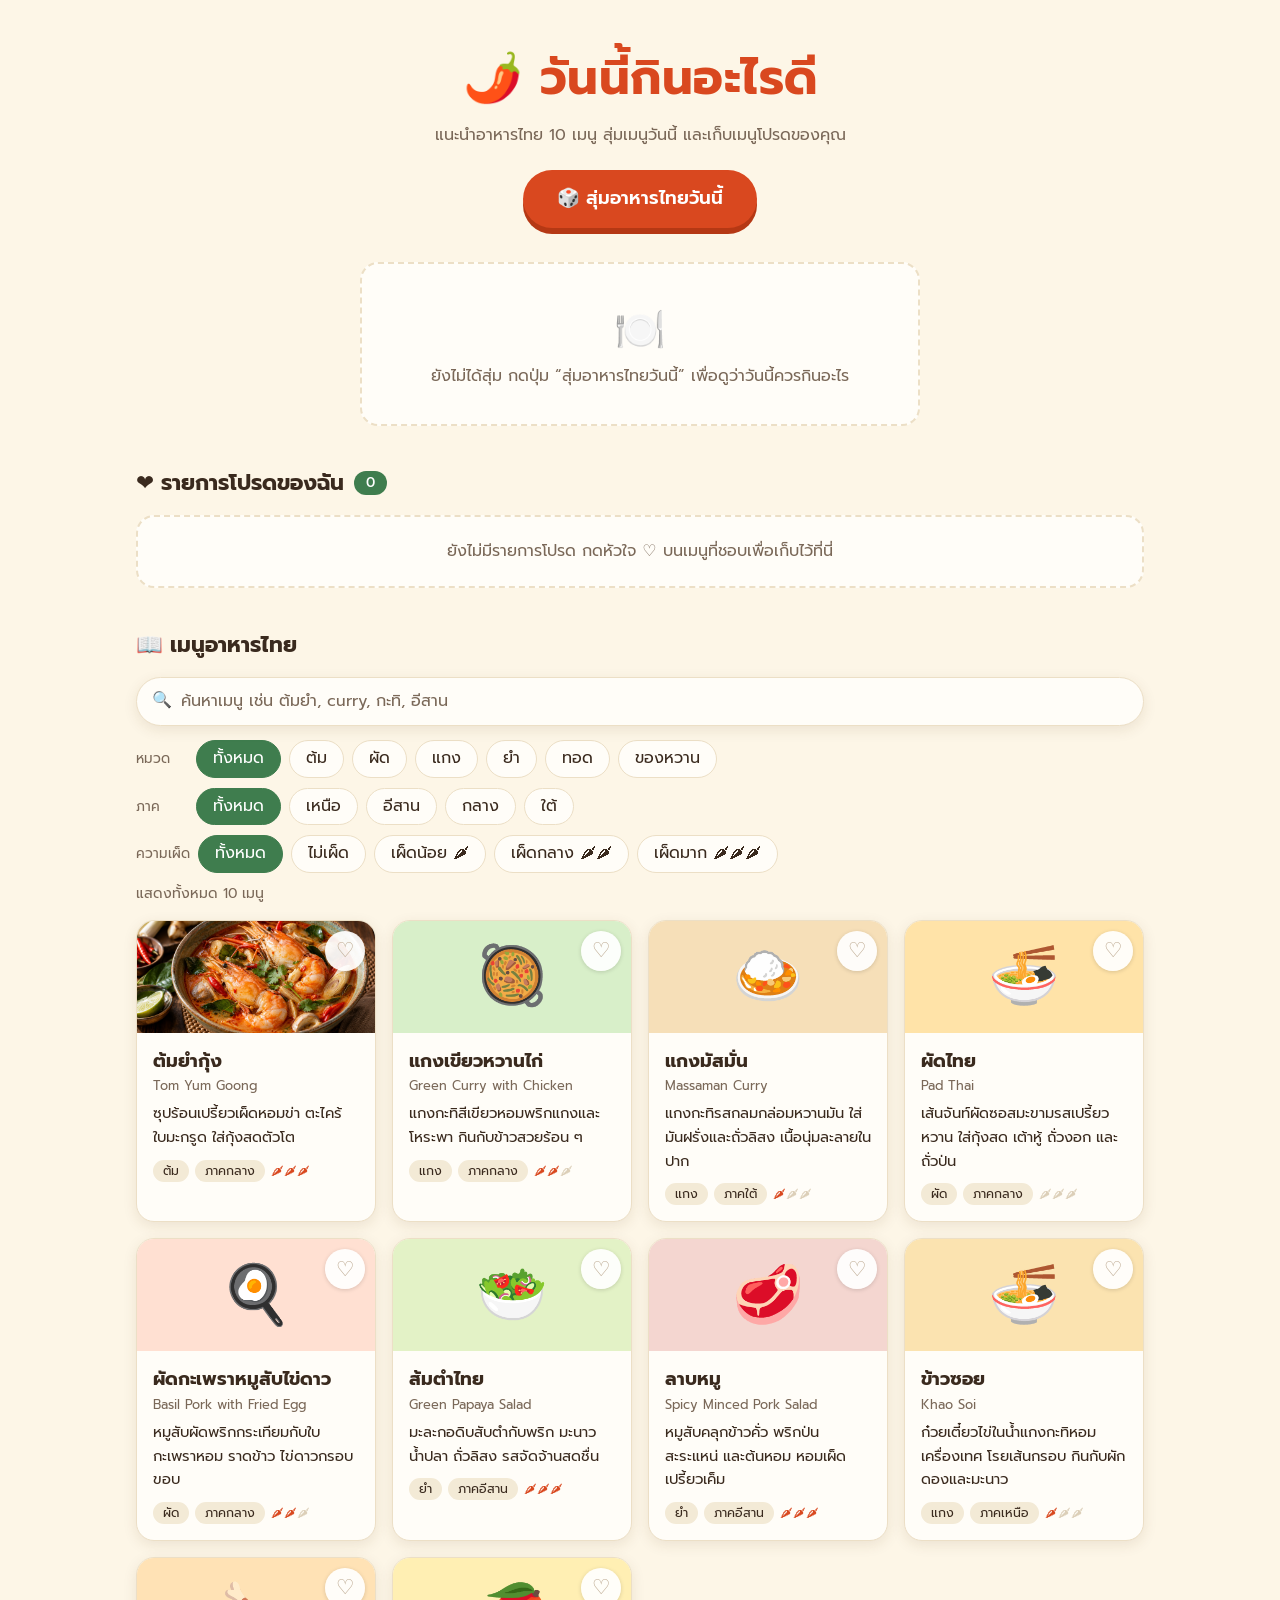
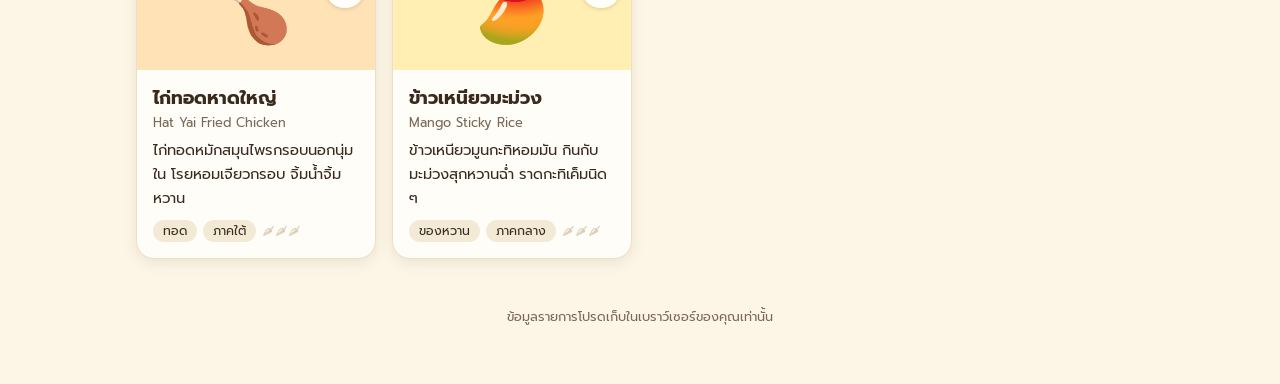
==== index.html @ 935e32f6 "Add Thai food recommender page with Tom Yum Goong image Co-Authored-By: Claude Sonnet 5 <noreply@ant" ====
<!DOCTYPE html>
<html lang="th">
<head>
<meta charset="UTF-8">
<meta name="viewport" content="width=device-width, initial-scale=1">
<title>แนะนำอาหารไทย</title>
<link rel="preconnect" href="https://fonts.googleapis.com">
<link rel="preconnect" href="https://fonts.gstatic.com" crossorigin>
<link href="https://fonts.googleapis.com/css2?family=Prompt:wght@400;500;600;700&display=swap" rel="stylesheet">
<style>
  :root {
    --cream: #fdf6e7;
    --paper: #fffdf8;
    --ink: #3a2a1e;
    --ink-soft: #7a6858;
    --chili: #d9481f;
    --chili-dark: #b53814;
    --leaf: #3f7d4e;
    --line: #ecdfc6;
    --shadow: 0 4px 14px rgba(90, 55, 20, .10);
    --radius: 18px;
  }
  * { box-sizing: border-box; }
  html { scroll-behavior: smooth; }
  body {
    margin: 0;
    background: var(--cream);
    color: var(--ink);
    font-family: "Prompt", "Noto Sans Thai", system-ui, sans-serif;
    line-height: 1.6;
  }
  .wrap { max-width: 1040px; margin: 0 auto; padding: 0 16px 56px; }

  header.hero { text-align: center; padding: 40px 0 8px; }
  .hero h1 { margin: 0; font-size: clamp(1.9rem, 6vw, 3rem); font-weight: 700; color: var(--chili); letter-spacing: .5px; }
  .hero p { margin: 6px 0 0; color: var(--ink-soft); }

  h2 { font-size: 1.35rem; margin: 40px 0 14px; display: flex; align-items: center; gap: 10px; }
  h2 .count {
    font-size: .85rem; font-weight: 500; background: var(--leaf); color: #fff;
    border-radius: 999px; padding: 1px 12px;
  }

  button { font: inherit; cursor: pointer; }
  button:focus-visible { outline: 3px solid var(--leaf); outline-offset: 2px; }

  /* Draw */
  .draw-btn {
    display: block; margin: 22px auto 0; border: 0; border-radius: 999px;
    background: var(--chili); color: #fff; font-weight: 600; font-size: 1.15rem;
    padding: 14px 34px; box-shadow: 0 6px 0 var(--chili-dark);
    transition: transform .08s, box-shadow .08s, background .15s;
  }
  .draw-btn:hover { background: #e4552b; }
  .draw-btn:active { transform: translateY(4px); box-shadow: 0 2px 0 var(--chili-dark); }
  .draw-btn:disabled { opacity: .75; cursor: progress; }

  .today { margin: 26px auto 0; max-width: 560px; }
  .today-empty {
    text-align: center; color: var(--ink-soft); padding: 34px 20px;
    border: 2px dashed var(--line); border-radius: var(--radius); background: var(--paper);
  }
  .today-empty .big { font-size: 2.6rem; display: block; }

  /* Cards */
  .card {
    position: relative; background: var(--paper); border: 1px solid var(--line);
    border-radius: var(--radius); box-shadow: var(--shadow); overflow: hidden;
    display: flex; flex-direction: column;
  }
  .card .art {
    display: grid; place-items: center; font-size: 3.6rem; height: 112px;
    background: var(--tint, #ffe9c7);
  }
  /* ภาพอาหารเต็มพื้นที่การ์ด */
  .card .art.has-image { padding: 0; overflow: hidden; }
  .card .art img { display: block; width: 100%; height: 100%; min-height: 0; object-fit: cover; }
  .card .body { padding: 14px 16px 16px; }
  .card h3 { margin: 0; font-size: 1.15rem; }
  .card .en { color: var(--ink-soft); font-size: .8rem; margin-bottom: 6px; }
  .card p { margin: 6px 0 10px; font-size: .92rem; }
  .meta { display: flex; flex-wrap: wrap; gap: 6px; align-items: center; font-size: .78rem; }
  .tag { background: #f3ead6; border-radius: 999px; padding: 1px 10px; }
  .spice { color: var(--chili); letter-spacing: 1px; }
  .spice .off { color: #dccfb8; }

  .card.featured .art { height: 150px; font-size: 5rem; }
  .card.featured h3 { font-size: 1.5rem; }
  .card.featured .label {
    position: absolute; left: 12px; top: 12px; background: var(--chili); color: #fff;
    font-size: .78rem; font-weight: 600; border-radius: 999px; padding: 1px 12px;
  }
  .card.featured.spin .art { animation: wobble .28s ease-in-out infinite; }
  @keyframes wobble { 50% { transform: scale(1.08) rotate(-3deg); } }

  .fav {
    position: absolute; right: 10px; top: 10px; width: 40px; height: 40px;
    border-radius: 50%; border: 0; background: rgba(255,255,255,.92);
    font-size: 1.3rem; line-height: 1; color: #b9a58c; display: grid; place-items: center;
    box-shadow: 0 1px 4px rgba(0,0,0,.15); transition: transform .12s;
  }
  .fav:hover { transform: scale(1.1); }
  .fav[aria-pressed="true"] { color: #e0245e; }

  .grid { display: grid; gap: 16px; grid-template-columns: repeat(auto-fill, minmax(230px, 1fr)); }
  .grid.small { grid-template-columns: repeat(auto-fill, minmax(170px, 1fr)); }
  .grid.small .card .art { height: 76px; font-size: 2.4rem; }
  .grid.small .card .body { padding: 10px 12px 12px; }
  .grid.small .card h3 { font-size: 1rem; }
  .grid.small .card p, .grid.small .card .meta { display: none; }
  .grid.small .card .en { margin-bottom: 0; }
  .grid.small .fav { width: 34px; height: 34px; font-size: 1.1rem; }

  .empty-favs { color: var(--ink-soft); background: var(--paper); border: 2px dashed var(--line); border-radius: var(--radius); padding: 22px; text-align: center; }

  /* Chips */
  .chips { display: flex; flex-wrap: wrap; gap: 8px; margin-bottom: 18px; }
  .chip {
    border: 1px solid var(--line); background: var(--paper); border-radius: 999px;
    padding: 5px 16px; color: var(--ink);
  }
  .chip[aria-pressed="true"] { background: var(--leaf); border-color: var(--leaf); color: #fff; }

  /* Search & filters */
  .search { position: relative; margin-bottom: 14px; }
  .search input {
    width: 100%; font: inherit; color: var(--ink); background: var(--paper);
    border: 1px solid var(--line); border-radius: 999px; padding: 11px 92px 11px 44px;
    box-shadow: var(--shadow);
  }
  .search input::placeholder { color: var(--ink-soft); }
  .search input::-webkit-search-cancel-button { -webkit-appearance: none; appearance: none; }
  .search input:focus-visible { outline: 3px solid var(--leaf); outline-offset: 2px; }
  .search .icon { position: absolute; left: 16px; top: 50%; transform: translateY(-50%); pointer-events: none; }
  .search .clear {
    position: absolute; right: 8px; top: 50%; transform: translateY(-50%);
    border: 0; background: #f3ead6; color: var(--ink); border-radius: 999px; padding: 3px 14px; font-size: .85rem;
  }
  .search .clear[hidden] { display: none; }
  .filter-row { display: flex; flex-wrap: wrap; align-items: center; gap: 8px; margin-bottom: 10px; }
  .filter-row .lbl { color: var(--ink-soft); font-size: .85rem; min-width: 52px; }
  .filter-row .chips { margin: 0; }
  .result-bar {
    display: flex; flex-wrap: wrap; align-items: center; justify-content: space-between; gap: 8px;
    margin: 6px 0 14px; color: var(--ink-soft); font-size: .88rem;
  }
  .reset { border: 0; background: none; color: var(--chili); text-decoration: underline; padding: 2px 4px; }
  .reset[hidden] { display: none; }
  .no-result {
    grid-column: 1 / -1; text-align: center; color: var(--ink-soft); padding: 34px 20px;
    border: 2px dashed var(--line); border-radius: var(--radius); background: var(--paper);
  }
  .no-result .big { font-size: 2.4rem; display: block; }
  mark { background: #ffe38a; color: inherit; border-radius: 3px; padding: 0 1px; }

  .warn {
    display: none; margin: 16px 0 0; padding: 8px 14px; border-radius: 12px;
    background: #fff1d6; border: 1px solid #f0c674; font-size: .88rem; text-align: center;
  }
  .warn.show { display: block; }

  footer { text-align: center; color: var(--ink-soft); font-size: .8rem; margin-top: 48px; }

  @media (prefers-reduced-motion: reduce) {
    .card.featured.spin .art { animation: none; }
    html { scroll-behavior: auto; }
  }
  @media (max-width: 480px) {
    .grid { grid-template-columns: 1fr; }
    .grid.small { grid-template-columns: repeat(2, 1fr); }
  }
</style>
</head>
<body>
<div class="wrap">
  <header class="hero">
    <h1>🌶️ วันนี้กินอะไรดี</h1>
    <p>แนะนำอาหารไทย 10 เมนู สุ่มเมนูวันนี้ และเก็บเมนูโปรดของคุณ</p>
    <button id="drawBtn" class="draw-btn" type="button">🎲 สุ่มอาหารไทยวันนี้</button>
  </header>

  <div id="warn" class="warn" role="status">บันทึกไม่ได้ในเบราว์เซอร์นี้ รายการโปรดจะหายเมื่อรีเฟรชหน้า</div>

  <section class="today" id="today" aria-live="polite"></section>

  <h2>❤️ รายการโปรดของฉัน <span class="count" id="favCount">0</span></h2>
  <section id="favs"></section>

  <h2>📖 เมนูอาหารไทย</h2>
  <div class="search" role="search">
    <span class="icon" aria-hidden="true">🔍</span>
    <input id="q" type="search" autocomplete="off" placeholder="ค้นหาเมนู เช่น ต้มยำ, curry, กะทิ, อีสาน"
           aria-label="ค้นหาเมนูอาหาร">
    <button type="button" class="clear" id="qClear" hidden>ล้าง</button>
  </div>
  <div class="filter-row"><span class="lbl">หมวด</span><div class="chips" id="chips" role="group" aria-label="กรองตามหมวด"></div></div>
  <div class="filter-row"><span class="lbl">ภาค</span><div class="chips" id="regionChips" role="group" aria-label="กรองตามภาค"></div></div>
  <div class="filter-row"><span class="lbl">ความเผ็ด</span><div class="chips" id="spiceChips" role="group" aria-label="กรองตามความเผ็ด"></div></div>
  <div class="result-bar">
    <span id="resultCount"></span>
    <button type="button" class="reset" id="resetBtn" hidden>ล้างตัวกรองทั้งหมด</button>
  </div>
  <section class="grid" id="catalog"></section>

  <footer>ข้อมูลรายการโปรดเก็บในเบราว์เซอร์ของคุณเท่านั้น</footer>
</div>

<script>
(function () {
  "use strict";

  var CATALOG = [
    { id: "tom-yum-goong", img: "images/tom-yum-goong.png", th: "ต้มยำกุ้ง", en: "Tom Yum Goong", emoji: "🍲", tint: "#ffd9c2",
      desc: "ซุปร้อนเปรี้ยวเผ็ดหอมข่า ตะไคร้ ใบมะกรูด ใส่กุ้งสดตัวโต", cat: "ต้ม", spice: 3, region: "กลาง" },
    { id: "kaeng-khiao-wan-gai", th: "แกงเขียวหวานไก่", en: "Green Curry with Chicken", emoji: "🥘", tint: "#d8efc9",
      desc: "แกงกะทิสีเขียวหอมพริกแกงและโหระพา กินกับข้าวสวยร้อน ๆ", cat: "แกง", spice: 2, region: "กลาง" },
    { id: "kaeng-massaman", th: "แกงมัสมั่น", en: "Massaman Curry", emoji: "🍛", tint: "#f6dfb8",
      desc: "แกงกะทิรสกลมกล่อมหวานมัน ใส่มันฝรั่งและถั่วลิสง เนื้อนุ่มละลายในปาก", cat: "แกง", spice: 1, region: "ใต้" },
    { id: "pad-thai", th: "ผัดไทย", en: "Pad Thai", emoji: "🍜", tint: "#ffe3a8",
      desc: "เส้นจันท์ผัดซอสมะขามรสเปรี้ยวหวาน ใส่กุ้งสด เต้าหู้ ถั่วงอก และถั่วป่น", cat: "ผัด", spice: 0, region: "กลาง" },
    { id: "pad-kra-pao", th: "ผัดกะเพราหมูสับไข่ดาว", en: "Basil Pork with Fried Egg", emoji: "🍳", tint: "#ffe0d2",
      desc: "หมูสับผัดพริกกระเทียมกับใบกะเพราหอม ราดข้าว ไข่ดาวกรอบขอบ", cat: "ผัด", spice: 2, region: "กลาง" },
    { id: "som-tam-thai", th: "ส้มตำไทย", en: "Green Papaya Salad", emoji: "🥗", tint: "#e3f2c6",
      desc: "มะละกอดิบสับตำกับพริก มะนาว น้ำปลา ถั่วลิสง รสจัดจ้านสดชื่น", cat: "ยำ", spice: 3, region: "อีสาน" },
    { id: "larb-moo", th: "ลาบหมู", en: "Spicy Minced Pork Salad", emoji: "🥩", tint: "#f4d6d0",
      desc: "หมูสับคลุกข้าวคั่ว พริกป่น สะระแหน่ และต้นหอม หอมเผ็ดเปรี้ยวเค็ม", cat: "ยำ", spice: 3, region: "อีสาน" },
    { id: "khao-soi", th: "ข้าวซอย", en: "Khao Soi", emoji: "🍜", tint: "#fbe3b0",
      desc: "ก๋วยเตี๋ยวไข่ในน้ำแกงกะทิหอมเครื่องเทศ โรยเส้นกรอบ กินกับผักดองและมะนาว", cat: "แกง", spice: 1, region: "เหนือ" },
    { id: "gai-tod-hat-yai", th: "ไก่ทอดหาดใหญ่", en: "Hat Yai Fried Chicken", emoji: "🍗", tint: "#ffe2b5",
      desc: "ไก่ทอดหมักสมุนไพรกรอบนอกนุ่มใน โรยหอมเจียวกรอบ จิ้มน้ำจิ้มหวาน", cat: "ทอด", spice: 0, region: "ใต้" },
    { id: "khao-niao-mamuang", th: "ข้าวเหนียวมะม่วง", en: "Mango Sticky Rice", emoji: "🥭", tint: "#ffefb3",
      desc: "ข้าวเหนียวมูนกะทิหอมมัน กินกับมะม่วงสุกหวานฉ่ำ ราดกะทิเค็มนิด ๆ", cat: "ของหวาน", spice: 0, region: "กลาง" }
  ];
  var BY_ID = {};
  CATALOG.forEach(function (d) { BY_ID[d.id] = d; });

  var STORAGE_KEY = "thai-food-favorites";
  var CATEGORIES = ["ทั้งหมด", "ต้ม", "ผัด", "แกง", "ยำ", "ทอด", "ของหวาน"];

  var favorites = [];       // รหัสเมนู ล่าสุดก่อน
  var storageOk = true;
  var REGIONS = ["ทั้งหมด", "เหนือ", "อีสาน", "กลาง", "ใต้"];
  var SPICES = [
    { v: "all", label: "ทั้งหมด" }, { v: "0", label: "ไม่เผ็ด" }, { v: "1", label: "เผ็ดน้อย 🌶" },
    { v: "2", label: "เผ็ดกลาง 🌶🌶" }, { v: "3", label: "เผ็ดมาก 🌶🌶🌶" }
  ];

  var activeCat = "ทั้งหมด";
  var activeRegion = "ทั้งหมด";
  var activeSpice = "all";
  var query = "";
  var todayId = null;
  var drawing = false;

  var $ = function (id) { return document.getElementById(id); };
  var els = {
    draw: $("drawBtn"), today: $("today"), favs: $("favs"), favCount: $("favCount"),
    chips: $("chips"), catalog: $("catalog"), warn: $("warn"),
    q: $("q"), qClear: $("qClear"), regionChips: $("regionChips"), spiceChips: $("spiceChips"),
    resultCount: $("resultCount"), reset: $("resetBtn")
  };

  /* ---------- localStorage ---------- */
  function loadFavorites() {
    var raw;
    try {
      raw = window.localStorage.getItem(STORAGE_KEY);
    } catch (e) {
      storageOk = false;
      return [];
    }
    if (raw === null) return [];
    var parsed;
    try {
      parsed = JSON.parse(raw);
    } catch (e) {
      return [];
    }
    if (!Array.isArray(parsed)) return [];
    var seen = {};
    return parsed.filter(function (id) {
      if (typeof id !== "string" || !BY_ID[id] || seen[id]) return false;
      seen[id] = true;
      return true;
    });
  }
  function saveFavorites() {
    try {
      window.localStorage.setItem(STORAGE_KEY, JSON.stringify(favorites));
    } catch (e) {
      storageOk = false;
    }
    els.warn.classList.toggle("show", !storageOk);
  }

  /* ---------- rendering ---------- */
  function isFav(id) { return favorites.indexOf(id) !== -1; }

  function spiceHtml(n) {
    var s = "";
    for (var i = 0; i < 3; i++) s += i < n ? "🌶" : '<span class="off">🌶</span>';
    return '<span class="spice" title="ความเผ็ด ' + n + ' จาก 3">' + s + "</span>";
  }

  function heartBtn(d) {
    var on = isFav(d.id);
    return '<button type="button" class="fav" data-fav="' + d.id + '" aria-pressed="' + on + '"' +
      ' aria-label="' + (on ? "เอา" : "เพิ่ม") + d.th + (on ? "ออกจากรายการโปรด" : "เป็นรายการโปรด") + '">' +
      (on ? "♥" : "♡") + "</button>";
  }

  function escRe(s) { return s.replace(/[.*+?^${}()|[\]\\]/g, "\\$&"); }

  // ไฮไลต์คำค้นในข้อความ (ข้อความมาจาก CATALOG ที่เราเขียนเอง ไม่มี HTML พิเศษ)
  function hl(text, terms) {
    if (!terms || !terms.length) return text;
    var re = new RegExp("(" + terms.map(escRe).join("|") + ")", "gi");
    return text.replace(re, "<mark>$1</mark>");
  }

  function cardHtml(d, extraClass, label, terms) {
    return '<article class="card ' + (extraClass || "") + '">' +
      (label ? '<span class="label">' + label + "</span>" : "") +
      heartBtn(d) +
      '<div class="art' + (d.img ? " has-image" : "") + '" style="--tint:' + d.tint + '"' +
      (d.img ? "" : ' aria-hidden="true"') + '>' +
      (d.img ? '<img src="' + d.img + '" alt="' + d.th + '" loading="lazy">' : d.emoji) + "</div>" +
      '<div class="body"><h3>' + hl(d.th, terms) + '</h3><div class="en">' + hl(d.en, terms) + "</div>" +
      "<p>" + hl(d.desc, terms) + "</p>" +
      '<div class="meta"><span class="tag">' + hl(d.cat, terms) + '</span><span class="tag">' + hl("ภาค" + d.region, terms) + "</span>" +
      spiceHtml(d.spice) + "</div></div></article>";
  }

  function renderToday() {
    if (!todayId) {
      els.today.innerHTML = '<div class="today-empty"><span class="big">🍽️</span>' +
        "ยังไม่ได้สุ่ม กดปุ่ม “สุ่มอาหารไทยวันนี้” เพื่อดูว่าวันนี้ควรกินอะไร</div>";
      return;
    }
    els.today.innerHTML = cardHtml(BY_ID[todayId], "featured", "เมนูวันนี้");
  }

  function renderFavs() {
    els.favCount.textContent = favorites.length;
    if (!favorites.length) {
      els.favs.innerHTML = '<div class="empty-favs">ยังไม่มีรายการโปรด กดหัวใจ ♡ บนเมนูที่ชอบเพื่อเก็บไว้ที่นี่</div>';
      return;
    }
    els.favs.innerHTML = '<div class="grid small">' +
      favorites.map(function (id) { return cardHtml(BY_ID[id]); }).join("") + "</div>";
  }

  function chipsHtml(attr, items, active) {
    return items.map(function (it) {
      var v = typeof it === "string" ? it : it.v, label = typeof it === "string" ? it : it.label;
      return '<button type="button" class="chip" data-' + attr + '="' + v + '" aria-pressed="' + (v === active) + '">' + label + "</button>";
    }).join("");
  }

  function renderChips() {
    els.chips.innerHTML = chipsHtml("cat", CATEGORIES, activeCat);
    els.regionChips.innerHTML = chipsHtml("region", REGIONS, activeRegion);
    els.spiceChips.innerHTML = chipsHtml("spice", SPICES, activeSpice);
  }

  function searchTerms() {
    return query.toLowerCase().split(/\s+/).filter(Boolean);
  }

  function matches(d, terms) {
    if (activeCat !== "ทั้งหมด" && d.cat !== activeCat) return false;
    if (activeRegion !== "ทั้งหมด" && d.region !== activeRegion) return false;
    if (activeSpice !== "all" && String(d.spice) !== activeSpice) return false;
    if (!terms.length) return true;
    var hay = (d.th + " " + d.en + " " + d.desc + " " + d.cat + " ภาค" + d.region).toLowerCase();
    return terms.every(function (t) { return hay.indexOf(t) !== -1; });
  }

  function isFiltered() {
    return query.trim() !== "" || activeCat !== "ทั้งหมด" || activeRegion !== "ทั้งหมด" || activeSpice !== "all";
  }

  function renderCatalog() {
    var terms = searchTerms();
    var list = CATALOG.filter(function (d) { return matches(d, terms); });
    els.catalog.innerHTML = list.length
      ? list.map(function (d) { return cardHtml(d, "", "", terms); }).join("")
      : '<div class="no-result"><span class="big">🔎</span>ไม่พบเมนูที่ตรงกับเงื่อนไข ลองเปลี่ยนคำค้นหาหรือล้างตัวกรอง</div>';
    els.resultCount.textContent = isFiltered()
      ? "พบ " + list.length + " จาก " + CATALOG.length + " เมนู"
      : "แสดงทั้งหมด " + CATALOG.length + " เมนู";
    els.reset.hidden = !isFiltered();
    els.qClear.hidden = query === "";
  }

  function resetFilters() {
    query = ""; els.q.value = "";
    activeCat = "ทั้งหมด"; activeRegion = "ทั้งหมด"; activeSpice = "all";
    renderChips(); renderCatalog();
  }

  function renderHearts() {
    renderToday(); renderFavs(); renderCatalog();
  }

  /* ---------- actions ---------- */
  function toggleFav(id) {
    if (!BY_ID[id]) return;
    var i = favorites.indexOf(id);
    if (i === -1) favorites.unshift(id); else favorites.splice(i, 1);
    saveFavorites();
    if (drawing) { renderFavs(); renderCatalog(); } else { renderHearts(); }
  }

  function draw() {
    if (drawing) return;
    drawing = true;
    els.draw.disabled = true;

    var pool = CATALOG.filter(function (d) { return d.id !== todayId; });
    var pick = pool[Math.floor(Math.random() * pool.length)];
    var reduce = window.matchMedia && window.matchMedia("(prefers-reduced-motion: reduce)").matches;
    var frames = reduce ? 0 : 8;
    var n = 0;

    function finish() {
      todayId = pick.id;
      drawing = false;
      els.draw.disabled = false;
      els.draw.textContent = "🎲 สุ่มใหม่อีกครั้ง";
      renderToday();
    }
    if (!frames) { finish(); return; }

    var timer = setInterval(function () {
      n++;
      if (n > frames) { clearInterval(timer); finish(); return; }
      var d = CATALOG[Math.floor(Math.random() * CATALOG.length)];
      els.today.innerHTML = '<article class="card featured spin"><div class="art" style="--tint:' + d.tint +
        '" aria-hidden="true">' + d.emoji + '</div><div class="body"><h3>' + d.th + "</h3>" +
        '<div class="en">กำลังสุ่ม…</div></div></article>';
    }, 120);
  }

  /* ---------- events ---------- */
  els.draw.addEventListener("click", draw);
  document.addEventListener("click", function (e) {
    var fav = e.target.closest("[data-fav]");
    if (fav) { toggleFav(fav.getAttribute("data-fav")); return; }
    var chip = e.target.closest("[data-cat], [data-region], [data-spice]");
    if (chip) {
      if (chip.hasAttribute("data-cat")) activeCat = chip.getAttribute("data-cat");
      else if (chip.hasAttribute("data-region")) activeRegion = chip.getAttribute("data-region");
      else activeSpice = chip.getAttribute("data-spice");
      renderChips(); renderCatalog();
    }
  });
  els.q.addEventListener("input", function () { query = els.q.value; renderCatalog(); });
  els.q.addEventListener("keydown", function (e) {
    if (e.key === "Escape" && query) { query = ""; els.q.value = ""; renderCatalog(); }
  });
  els.qClear.addEventListener("click", function () { query = ""; els.q.value = ""; renderCatalog(); els.q.focus(); });
  els.reset.addEventListener("click", resetFilters);

  /* ---------- init ---------- */
  favorites = loadFavorites();
  els.warn.classList.toggle("show", !storageOk);
  query = els.q.value; // เบราว์เซอร์อาจคืนค่าในช่องค้นหาเมื่อรีโหลด
  renderToday(); renderFavs(); renderChips(); renderCatalog();
})();
</script>
</body>
</html>
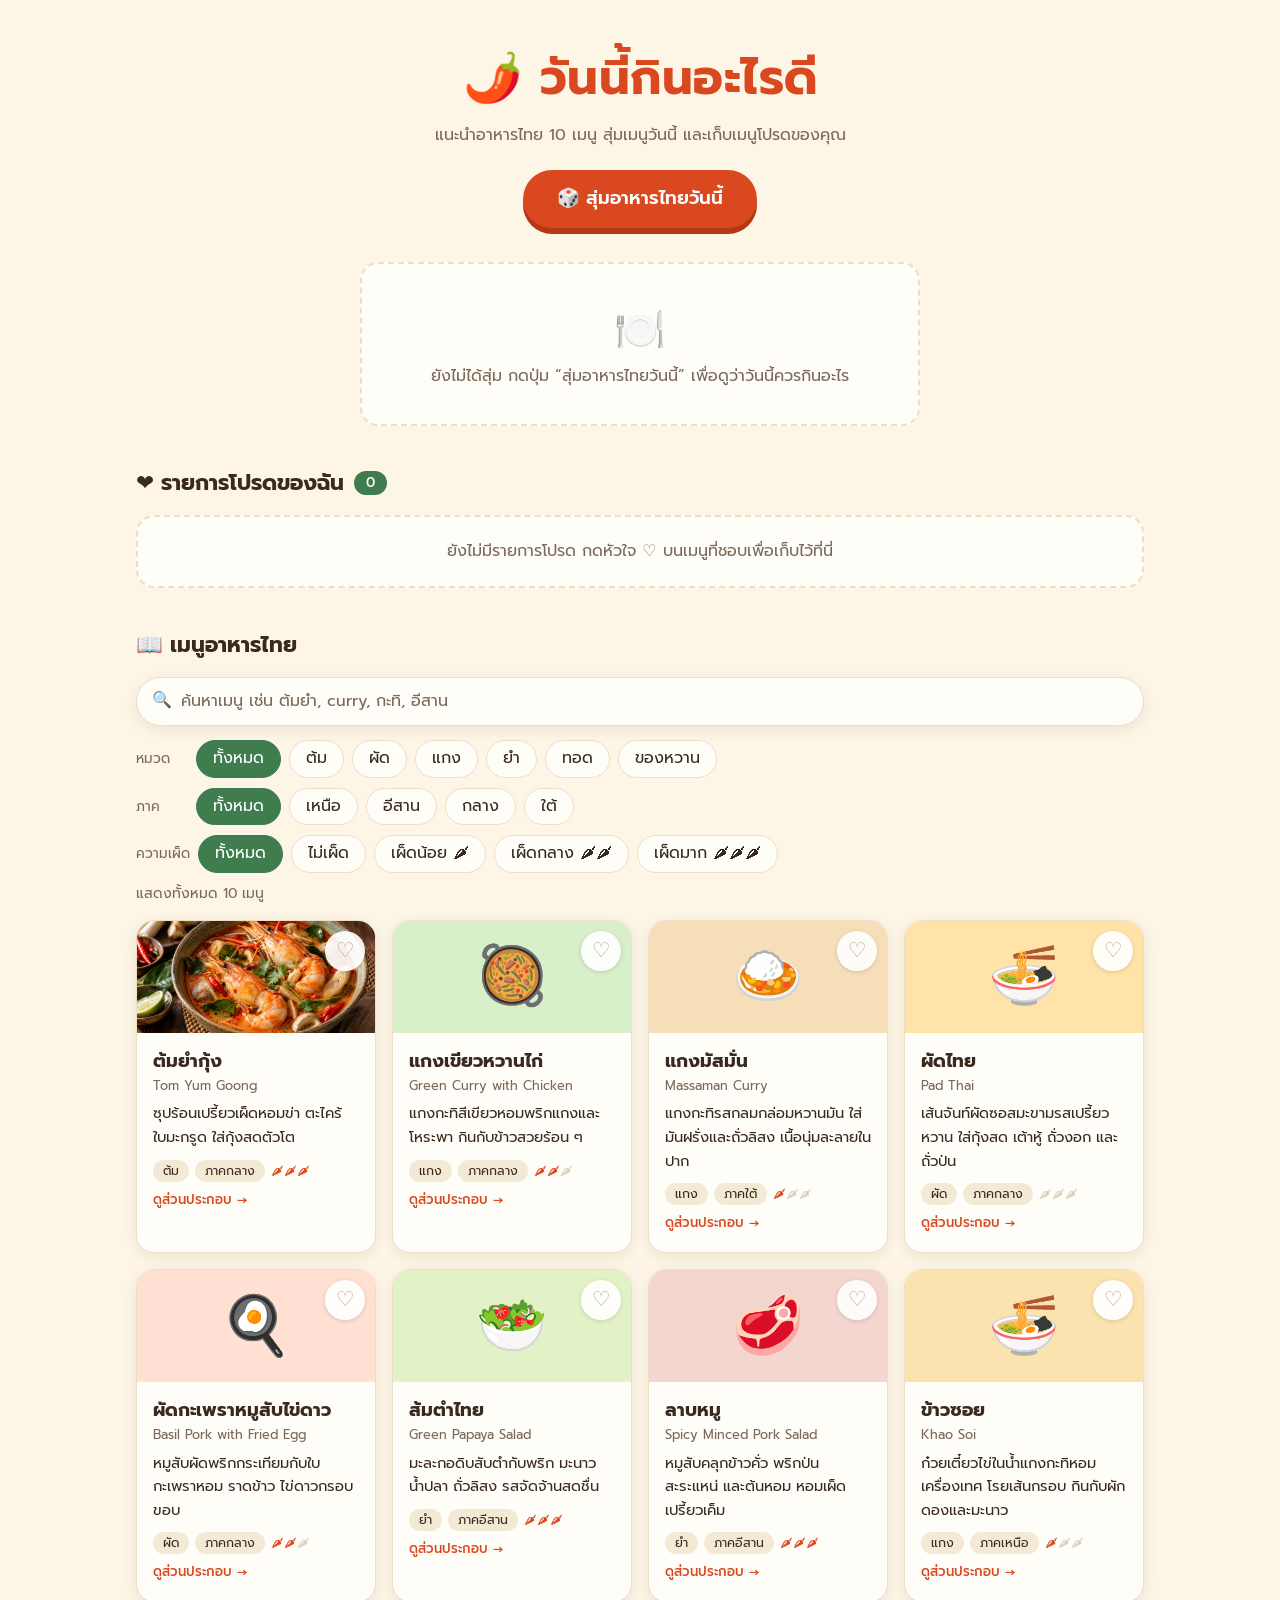
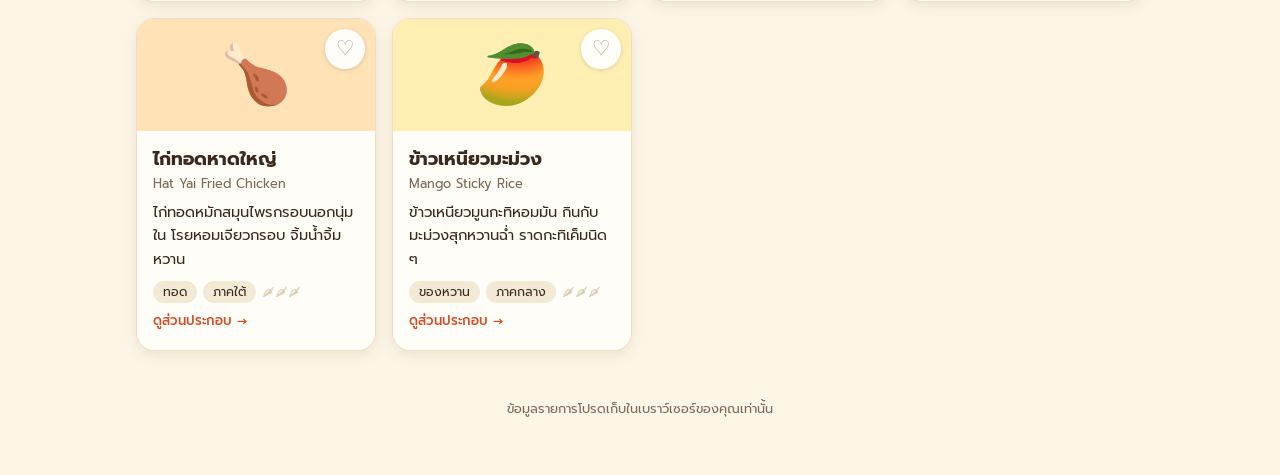
==== commit 87868e0a: "Add ingredient detail page for each menu item Co-Authored-By: Claude Sonnet 5 <noreply@anthropic.com" ====
--- a/index.html
+++ b/index.html
@@ -93,7 +93,19 @@
   .card.featured.spin .art { animation: wobble .28s ease-in-out infinite; }
   @keyframes wobble { 50% { transform: scale(1.08) rotate(-3deg); } }
 
+  /* ลิงก์ชื่อเมนู ขยายพื้นที่คลิกให้ทั้งการ์ดเปิดหน้ารายละเอียด */
+  .card-link { color: inherit; text-decoration: none; }
+  .card-link::after { content: ""; position: absolute; inset: 0; border-radius: var(--radius); }
+  .card-link:focus-visible { outline: none; }
+  .card-link:focus-visible::after { outline: 3px solid var(--leaf); outline-offset: -3px; }
+  .card:has(.card-link) { transition: box-shadow .15s, transform .15s; }
+  .card:has(.card-link):hover { box-shadow: 0 8px 22px rgba(90, 55, 20, .18); transform: translateY(-2px); }
+  .card .more { display: inline-block; margin-top: 8px; font-size: .82rem; color: var(--chili); font-weight: 500; }
+  .grid.small .card .more { display: none; }
+  .card.featured .label { pointer-events: none; }
+
   .fav {
+    z-index: 2;
     position: absolute; right: 10px; top: 10px; width: 40px; height: 40px;
     border-radius: 50%; border: 0; background: rgba(255,255,255,.92);
     font-size: 1.3rem; line-height: 1; color: #b9a58c; display: grid; place-items: center;
@@ -159,6 +171,31 @@
   }
   .warn.show { display: block; }
 
+  /* หน้ารายละเอียดเมนู */
+  .detail { max-width: 720px; margin: 22px auto 0; }
+  .back { display: inline-block; color: var(--chili); text-decoration: none; font-weight: 500; padding: 4px 2px; }
+  .back:hover { text-decoration: underline; }
+  .back:focus-visible { outline: 3px solid var(--leaf); outline-offset: 2px; border-radius: 6px; }
+  .detail .card { margin-top: 10px; }
+  .detail .card .art { height: clamp(190px, 46vw, 340px); font-size: 7rem; }
+  .detail .body { padding: 20px 22px 26px; }
+  .detail h1 { margin: 0; font-size: clamp(1.6rem, 5vw, 2.1rem); color: var(--chili); }
+  .detail .en { font-size: .95rem; margin-bottom: 8px; }
+  .detail .lead { margin: 10px 0 14px; font-size: 1rem; }
+  .detail h2 { margin: 28px 0 4px; font-size: 1.25rem; }
+  .detail .serving { margin: 0 0 6px; color: var(--ink-soft); font-size: .85rem; }
+  .ing-group { margin-top: 16px; }
+  .ing-group h3 { margin: 0 0 2px; font-size: 1rem; color: var(--leaf); }
+  .ing-list { list-style: none; margin: 0; padding: 0; }
+  .ing-list li {
+    display: flex; justify-content: space-between; gap: 14px;
+    padding: 8px 0; border-bottom: 1px dashed var(--line); font-size: .95rem;
+  }
+  .ing-list li:last-child { border-bottom: 0; }
+  .ing-list .amt { color: var(--ink-soft); text-align: right; flex-shrink: 0; max-width: 45%; }
+  .detail-missing { text-align: center; color: var(--ink-soft); padding: 40px 20px; border: 2px dashed var(--line); border-radius: var(--radius); background: var(--paper); }
+  .detail-missing .big { font-size: 2.6rem; display: block; }
+
   footer { text-align: center; color: var(--ink-soft); font-size: .8rem; margin-top: 48px; }
 
   @media (prefers-reduced-motion: reduce) {
@@ -173,6 +210,7 @@
 </head>
 <body>
 <div class="wrap">
+  <div id="home">
   <header class="hero">
     <h1>🌶️ วันนี้กินอะไรดี</h1>
     <p>แนะนำอาหารไทย 10 เมนู สุ่มเมนูวันนี้ และเก็บเมนูโปรดของคุณ</p>
@@ -201,6 +239,9 @@
     <button type="button" class="reset" id="resetBtn" hidden>ล้างตัวกรองทั้งหมด</button>
   </div>
   <section class="grid" id="catalog"></section>
+  </div>
+
+  <main class="detail" id="detail" hidden></main>
 
   <footer>ข้อมูลรายการโปรดเก็บในเบราว์เซอร์ของคุณเท่านั้น</footer>
 </div>
@@ -231,8 +272,65 @@
     { id: "khao-niao-mamuang", th: "ข้าวเหนียวมะม่วง", en: "Mango Sticky Rice", emoji: "🥭", tint: "#ffefb3",
       desc: "ข้าวเหนียวมูนกะทิหอมมัน กินกับมะม่วงสุกหวานฉ่ำ ราดกะทิเค็มนิด ๆ", cat: "ของหวาน", spice: 0, region: "กลาง" }
   ];
+  // ส่วนประกอบของแต่ละเมนู (ปริมาณโดยประมาณสำหรับ 2 ที่) รูปแบบ [ชื่อ, ปริมาณ]
+  var INGREDIENTS = {
+    "tom-yum-goong": [
+      { g: "วัตถุดิบหลัก", items: [["กุ้งแม่น้ำ", "4 ตัว"], ["เห็ดฟาง", "100 กรัม"], ["น้ำสต๊อกหรือน้ำเปล่า", "3 ถ้วย"]] },
+      { g: "สมุนไพร", items: [["ตะไคร้ทุบ หั่นท่อน", "2 ต้น"], ["ข่าหั่นแว่น", "5–6 แว่น"], ["ใบมะกรูดฉีก", "4–5 ใบ"], ["พริกขี้หนูสวนทุบ", "5–10 เม็ด"]] },
+      { g: "เครื่องปรุง", items: [["น้ำพริกเผา", "1–2 ช้อนโต๊ะ"], ["น้ำปลา", "2 ช้อนโต๊ะ"], ["น้ำมะนาว", "2–3 ช้อนโต๊ะ"], ["นมข้นจืด (ใส่เพื่อให้น้ำข้น)", "2 ช้อนโต๊ะ"]] },
+      { g: "โรยหน้า", items: [["ผักชีและต้นหอมซอย", "ตามชอบ"]] }
+    ],
+    "kaeng-khiao-wan-gai": [
+      { g: "วัตถุดิบหลัก", items: [["เนื้อไก่หั่นชิ้นพอดีคำ", "300 กรัม"], ["มะเขือเปราะผ่าสี่", "5–6 ลูก"], ["มะเขือพวง", "2 ช้อนโต๊ะ"], ["พริกชี้ฟ้าหั่นแฉลบ", "2 เม็ด"]] },
+      { g: "น้ำแกง", items: [["พริกแกงเขียวหวาน", "2 ช้อนโต๊ะ"], ["กะทิ (แยกหัวกะทิไว้ผัดพริกแกง ½ ถ้วย)", "2 ถ้วย"], ["น้ำเปล่า", "½ ถ้วย"]] },
+      { g: "ปรุงรสและเครื่องหอม", items: [["น้ำปลา", "1 ช้อนโต๊ะ"], ["น้ำตาลปี๊บ", "1 ช้อนโต๊ะ"], ["ใบมะกรูดฉีก", "3 ใบ"], ["ใบโหระพา", "1 กำมือ"]] },
+      { g: "กินคู่กับ", items: [["ข้าวสวยร้อน ๆ", "2 จาน"]] }
+    ],
+    "kaeng-massaman": [
+      { g: "วัตถุดิบหลัก", items: [["เนื้อวัวหรือเนื้อไก่หั่นชิ้น", "300 กรัม"], ["มันฝรั่งหั่นชิ้น", "1 หัวกลาง"], ["หอมหัวใหญ่ผ่าสี่", "1 หัวเล็ก"], ["ถั่วลิสงคั่ว", "3 ช้อนโต๊ะ"]] },
+      { g: "น้ำแกงและเครื่องเทศ", items: [["พริกแกงมัสมั่น", "2 ช้อนโต๊ะ"], ["กะทิ", "2 ถ้วย"], ["น้ำเปล่า", "1 ถ้วย"], ["อบเชย", "1 แท่ง"], ["กระวาน", "2 เม็ด"], ["ใบกระวาน", "2 ใบ"]] },
+      { g: "ปรุงรส", items: [["น้ำมะขามเปียก", "2 ช้อนโต๊ะ"], ["น้ำตาลปี๊บ", "1 ช้อนโต๊ะ"], ["น้ำปลา", "1 ช้อนโต๊ะ"]] }
+    ],
+    "pad-thai": [
+      { g: "วัตถุดิบหลัก", items: [["เส้นจันท์แช่น้ำให้นุ่ม", "150 กรัม"], ["กุ้งสด", "6 ตัว"], ["เต้าหู้แข็งหั่นเต๋าเล็ก", "50 กรัม"], ["ไข่ไก่", "2 ฟอง"], ["หัวไชโป๊วสับ", "1 ช้อนโต๊ะ"], ["กุ้งแห้ง", "1 ช้อนโต๊ะ"], ["หอมแดงซอย", "2 หัว"], ["น้ำมันพืช", "3 ช้อนโต๊ะ"]] },
+      { g: "ซอสผัดไทย", items: [["น้ำมะขามเปียก", "3 ช้อนโต๊ะ"], ["น้ำตาลปี๊บ", "2 ช้อนโต๊ะ"], ["น้ำปลา", "2 ช้อนโต๊ะ"]] },
+      { g: "เครื่องเคียง", items: [["ถั่วงอก", "1 กำมือ"], ["กุยช่ายหั่นท่อน", "1 กำมือ"], ["ถั่วลิสงคั่วป่น", "2 ช้อนโต๊ะ"], ["มะนาวหั่นชิ้น", "2 ชิ้น"], ["พริกป่น", "ตามชอบ"]] }
+    ],
+    "pad-kra-pao": [
+      { g: "วัตถุดิบหลัก", items: [["หมูสับ", "200 กรัม"], ["ใบกะเพรา", "1 ถ้วย"], ["พริกขี้หนู", "5–8 เม็ด"], ["กระเทียม (โขลกรวมกับพริก)", "4–5 กลีบ"], ["ถั่วฝักยาวหั่นท่อน (ไม่ใส่ก็ได้)", "3 ฝัก"], ["น้ำมันพืช", "3 ช้อนโต๊ะ"]] },
+      { g: "ซอสปรุงรส", items: [["น้ำปลา", "1 ช้อนโต๊ะ"], ["ซอสหอยนางรม", "1 ช้อนโต๊ะ"], ["ซีอิ๊วดำหวาน", "1 ช้อนชา"], ["ซีอิ๊วขาว", "1 ช้อนชา"], ["น้ำตาลทราย", "1 ช้อนชา"], ["น้ำเปล่า", "2 ช้อนโต๊ะ"]] },
+      { g: "เสิร์ฟ", items: [["ไข่ไก่ (ทอดไข่ดาว)", "2 ฟอง"], ["ข้าวสวย", "2 จาน"]] }
+    ],
+    "som-tam-thai": [
+      { g: "วัตถุดิบหลัก", items: [["มะละกอดิบขูดเส้น", "2 ถ้วย"], ["มะเขือเทศผ่าสี่", "3–4 ลูก"], ["ถั่วฝักยาวหั่นท่อน", "3 ฝัก"], ["แครอทขูดเส้น (ไม่ใส่ก็ได้)", "¼ ถ้วย"]] },
+      { g: "เครื่องโขลก", items: [["กระเทียม", "2 กลีบ"], ["พริกขี้หนู", "3–5 เม็ด"], ["กุ้งแห้ง", "1 ช้อนโต๊ะ"], ["ถั่วลิสงคั่ว", "2 ช้อนโต๊ะ"]] },
+      { g: "น้ำปรุงรส", items: [["น้ำมะนาว", "2 ช้อนโต๊ะ"], ["น้ำปลา", "1½ ช้อนโต๊ะ"], ["น้ำตาลปี๊บ", "1 ช้อนโต๊ะ"]] },
+      { g: "กินคู่กับ", items: [["ข้าวเหนียว ไก่ย่าง และผักสด", "ตามชอบ"]] }
+    ],
+    "larb-moo": [
+      { g: "วัตถุดิบหลัก", items: [["หมูสับ", "250 กรัม"], ["หอมแดงซอย", "3 หัว"], ["ต้นหอมซอย", "2 ต้น"], ["ผักชีซอย", "1 ต้น"], ["ใบสะระแหน่", "1 กำมือ"]] },
+      { g: "เครื่องปรุง", items: [["ข้าวคั่วป่น", "2 ช้อนโต๊ะ"], ["พริกป่น", "1–2 ช้อนโต๊ะ"], ["น้ำปลา", "2 ช้อนโต๊ะ"], ["น้ำมะนาว", "3 ช้อนโต๊ะ"], ["น้ำตาลทราย", "½ ช้อนชา"], ["น้ำเปล่าหรือน้ำสต๊อก (ลวกหมู)", "3 ช้อนโต๊ะ"]] },
+      { g: "เครื่องเคียง", items: [["ข้าวเหนียว", "2 ห่อ"], ["กะหล่ำปลี ถั่วฝักยาว และผักสดตามชอบ", "1 จาน"]] }
+    ],
+    "khao-soi": [
+      { g: "น้ำแกง", items: [["พริกแกงข้าวซอย", "3 ช้อนโต๊ะ"], ["กะทิ (แยกหัวกะทิไว้ผัดพริกแกง ½ ถ้วย)", "2 ถ้วย"], ["น้ำสต๊อก", "1½ ถ้วย"], ["ผงกะหรี่", "1 ช้อนโต๊ะ"], ["ซีอิ๊วขาว", "1 ช้อนโต๊ะ"], ["น้ำปลา", "1 ช้อนโต๊ะ"], ["น้ำตาลปี๊บ", "1 ช้อนโต๊ะ"]] },
+      { g: "วัตถุดิบหลัก", items: [["น่องไก่", "2 ชิ้น"], ["บะหมี่ไข่สดลวกสุก", "200 กรัม"], ["บะหมี่ไข่ทอดกรอบ (โรยหน้า)", "1 กำมือ"]] },
+      { g: "เครื่องเคียง", items: [["ผักกาดดองสับ", "2 ช้อนโต๊ะ"], ["หอมแดงซอย", "2 หัว"], ["มะนาวหั่นชิ้น", "2 ชิ้น"], ["พริกป่นผัดน้ำมัน", "ตามชอบ"], ["ผักชีและต้นหอมซอย", "ตามชอบ"]] }
+    ],
+    "gai-tod-hat-yai": [
+      { g: "วัตถุดิบหลัก", items: [["ไก่ (สะโพกหรือน่องติดกระดูก)", "500 กรัม"], ["น้ำมันสำหรับทอด", "ตามต้องการ"]] },
+      { g: "เครื่องหมัก", items: [["กระเทียมโขลก", "4 กลีบ"], ["รากผักชีโขลก", "2 ราก"], ["ตะไคร้ซอยละเอียด", "2 ต้น"], ["ข่าโขลก", "1 ช้อนโต๊ะ"], ["พริกไทยเม็ดป่น", "1 ช้อนชา"], ["ผงขมิ้น", "1 ช้อนชา"], ["น้ำปลา", "2 ช้อนโต๊ะ"], ["ซีอิ๊วขาว", "1 ช้อนโต๊ะ"], ["น้ำตาลทราย", "1 ช้อนชา"]] },
+      { g: "เคลือบก่อนทอด", items: [["แป้งข้าวเจ้า", "4 ช้อนโต๊ะ"]] },
+      { g: "โรยหน้าและน้ำจิ้ม", items: [["หอมแดงเจียว", "3 ช้อนโต๊ะ"], ["น้ำจิ้มไก่รสหวาน", "1 ถ้วยเล็ก"]] }
+    ],
+    "khao-niao-mamuang": [
+      { g: "ข้าวเหนียวมูน", items: [["ข้าวเหนียวขาว (แช่น้ำ 4 ชั่วโมง)", "1 ถ้วย"], ["กะทิ", "¾ ถ้วย"], ["น้ำตาลทราย", "4 ช้อนโต๊ะ"], ["เกลือ", "¼ ช้อนชา"], ["ใบเตย (ไม่ใส่ก็ได้)", "2 ใบ"]] },
+      { g: "กะทิราดหน้า", items: [["หัวกะทิ", "½ ถ้วย"], ["แป้งข้าวเจ้า", "1 ช้อนชา"], ["น้ำตาลทราย", "1 ช้อนชา"], ["เกลือ", "¼ ช้อนชา"]] },
+      { g: "ผลไม้และโรยหน้า", items: [["มะม่วงน้ำดอกไม้สุก", "2 ผล"], ["ถั่วเขียวกะเทาะเปลือกทอด (ไม่ใส่ก็ได้)", "1 ช้อนโต๊ะ"]] }
+    ]
+  };
   var BY_ID = {};
-  CATALOG.forEach(function (d) { BY_ID[d.id] = d; });
+  CATALOG.forEach(function (d) { d.ing = INGREDIENTS[d.id] || []; BY_ID[d.id] = d; });
 
   var STORAGE_KEY = "thai-food-favorites";
   var CATEGORIES = ["ทั้งหมด", "ต้ม", "ผัด", "แกง", "ยำ", "ทอด", "ของหวาน"];
@@ -257,8 +355,12 @@
     draw: $("drawBtn"), today: $("today"), favs: $("favs"), favCount: $("favCount"),
     chips: $("chips"), catalog: $("catalog"), warn: $("warn"),
     q: $("q"), qClear: $("qClear"), regionChips: $("regionChips"), spiceChips: $("spiceChips"),
-    resultCount: $("resultCount"), reset: $("resetBtn")
+    resultCount: $("resultCount"), reset: $("resetBtn"),
+    home: $("home"), detail: $("detail")
   };
+  var detailId = null;      // เมนูที่เปิดหน้ารายละเอียดอยู่ (null = หน้าแรก)
+  var homeScroll = 0;       // ตำแหน่งเลื่อนของหน้าแรก ไว้กลับมาที่เดิม
+  var BASE_TITLE = document.title;
 
   /* ---------- localStorage ---------- */
   function loadFavorites() {
@@ -325,10 +427,10 @@
       '<div class="art' + (d.img ? " has-image" : "") + '" style="--tint:' + d.tint + '"' +
       (d.img ? "" : ' aria-hidden="true"') + '>' +
       (d.img ? '<img src="' + d.img + '" alt="' + d.th + '" loading="lazy">' : d.emoji) + "</div>" +
-      '<div class="body"><h3>' + hl(d.th, terms) + '</h3><div class="en">' + hl(d.en, terms) + "</div>" +
+      '<div class="body"><h3><a class="card-link" href="#/menu/' + d.id + '">' + hl(d.th, terms) + '</a></h3><div class="en">' + hl(d.en, terms) + "</div>" +
       "<p>" + hl(d.desc, terms) + "</p>" +
       '<div class="meta"><span class="tag">' + hl(d.cat, terms) + '</span><span class="tag">' + hl("ภาค" + d.region, terms) + "</span>" +
-      spiceHtml(d.spice) + "</div></div></article>";
+      spiceHtml(d.spice) + '</div><span class="more" aria-hidden="true">ดูส่วนประกอบ →</span></div></article>';
   }
 
   function renderToday() {
@@ -401,6 +503,51 @@
 
   function renderHearts() {
     renderToday(); renderFavs(); renderCatalog();
+    if (detailId) renderDetail();
+  }
+
+  /* ---------- หน้ารายละเอียดเมนู ---------- */
+  function renderDetail() {
+    var d = BY_ID[detailId];
+    if (!d) {
+      els.detail.innerHTML = '<a class="back" href="#/">← กลับหน้าเมนู</a>' +
+        '<div class="detail-missing"><span class="big">🔎</span>ไม่พบเมนูที่ต้องการ</div>';
+      return;
+    }
+    var groups = d.ing.map(function (g) {
+      return '<div class="ing-group"><h3>' + g.g + '</h3><ul class="ing-list">' +
+        g.items.map(function (it) {
+          return '<li><span>' + it[0] + '</span><span class="amt">' + it[1] + "</span></li>";
+        }).join("") + "</ul></div>";
+    }).join("");
+    els.detail.innerHTML = '<a class="back" href="#/">← กลับหน้าเมนู</a>' +
+      '<article class="card">' + heartBtn(d) +
+      '<div class="art' + (d.img ? " has-image" : "") + '" style="--tint:' + d.tint + '"' + (d.img ? "" : ' aria-hidden="true"') + ">" +
+      (d.img ? '<img src="' + d.img + '" alt="' + d.th + '">' : d.emoji) + "</div>" +
+      '<div class="body"><h1>' + d.th + '</h1><div class="en">' + d.en + "</div>" +
+      '<div class="meta"><span class="tag">' + d.cat + '</span><span class="tag">ภาค' + d.region + "</span>" + spiceHtml(d.spice) + "</div>" +
+      '<p class="lead">' + d.desc + "</p>" +
+      "<h2>🧺 ส่วนประกอบ</h2>" +
+      '<p class="serving">ปริมาณโดยประมาณสำหรับ 2 ที่ ปรับตามรสนิยมได้</p>' + groups +
+      "</div></article>";
+  }
+
+  function route() {
+    var m = /^#\/menu\/([\w-]+)$/.exec(window.location.hash);
+    if (m) {
+      if (detailId === null) homeScroll = window.scrollY;
+      detailId = m[1];
+      renderDetail();
+      els.home.hidden = true; els.detail.hidden = false;
+      document.title = (BY_ID[detailId] ? BY_ID[detailId].th + " – " : "") + BASE_TITLE;
+      window.scrollTo(0, 0);
+    } else {
+      var wasDetail = detailId !== null;
+      detailId = null;
+      els.detail.hidden = true; els.home.hidden = false;
+      document.title = BASE_TITLE;
+      if (wasDetail) window.scrollTo(0, homeScroll);
+    }
   }
 
   /* ---------- actions ---------- */
@@ -409,7 +556,8 @@
     var i = favorites.indexOf(id);
     if (i === -1) favorites.unshift(id); else favorites.splice(i, 1);
     saveFavorites();
-    if (drawing) { renderFavs(); renderCatalog(); } else { renderHearts(); }
+    if (drawing) { renderFavs(); renderCatalog(); if (detailId) renderDetail(); } else { renderHearts(); }
+    if (detailId) { var b = els.detail.querySelector("[data-fav]"); if (b) b.focus(); }
   }
 
   function draw() {
@@ -467,6 +615,8 @@
   els.warn.classList.toggle("show", !storageOk);
   query = els.q.value; // เบราว์เซอร์อาจคืนค่าในช่องค้นหาเมื่อรีโหลด
   renderToday(); renderFavs(); renderChips(); renderCatalog();
+  window.addEventListener("hashchange", route);
+  route();
 })();
 </script>
 </body>
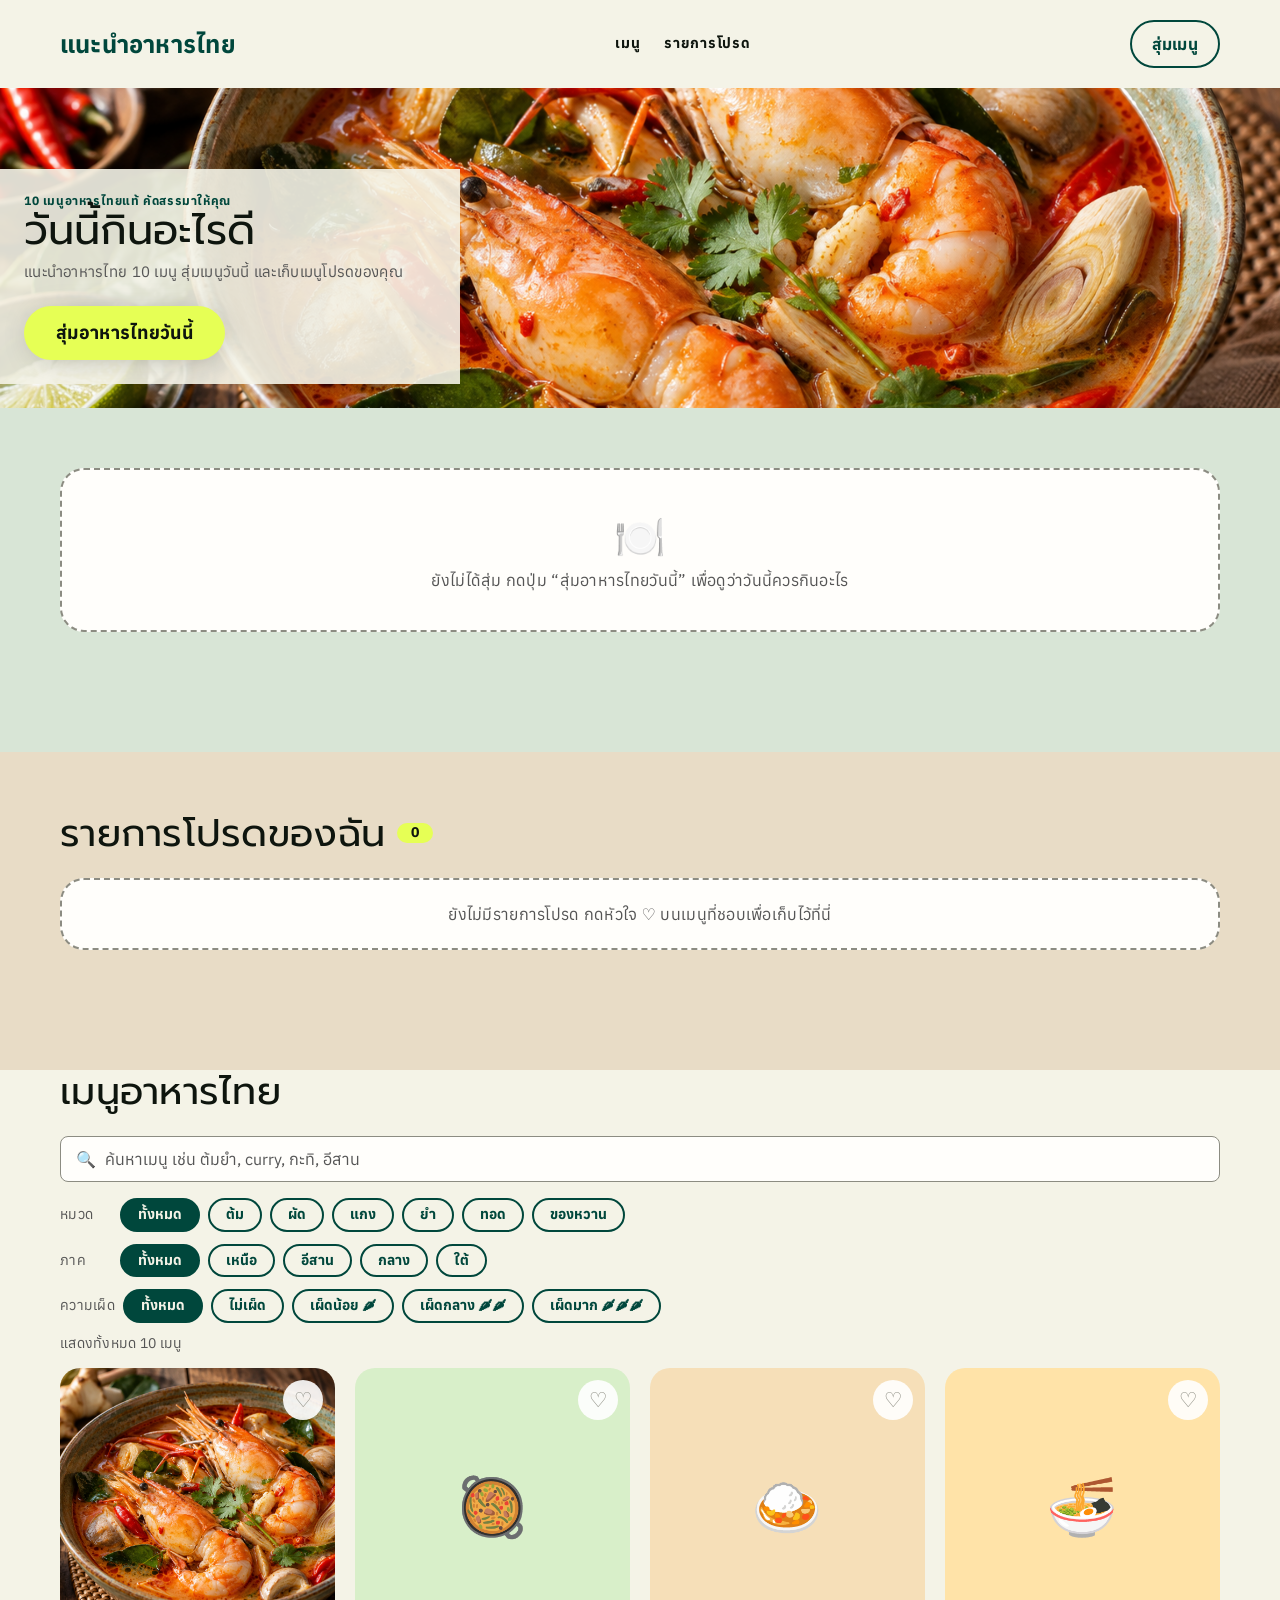
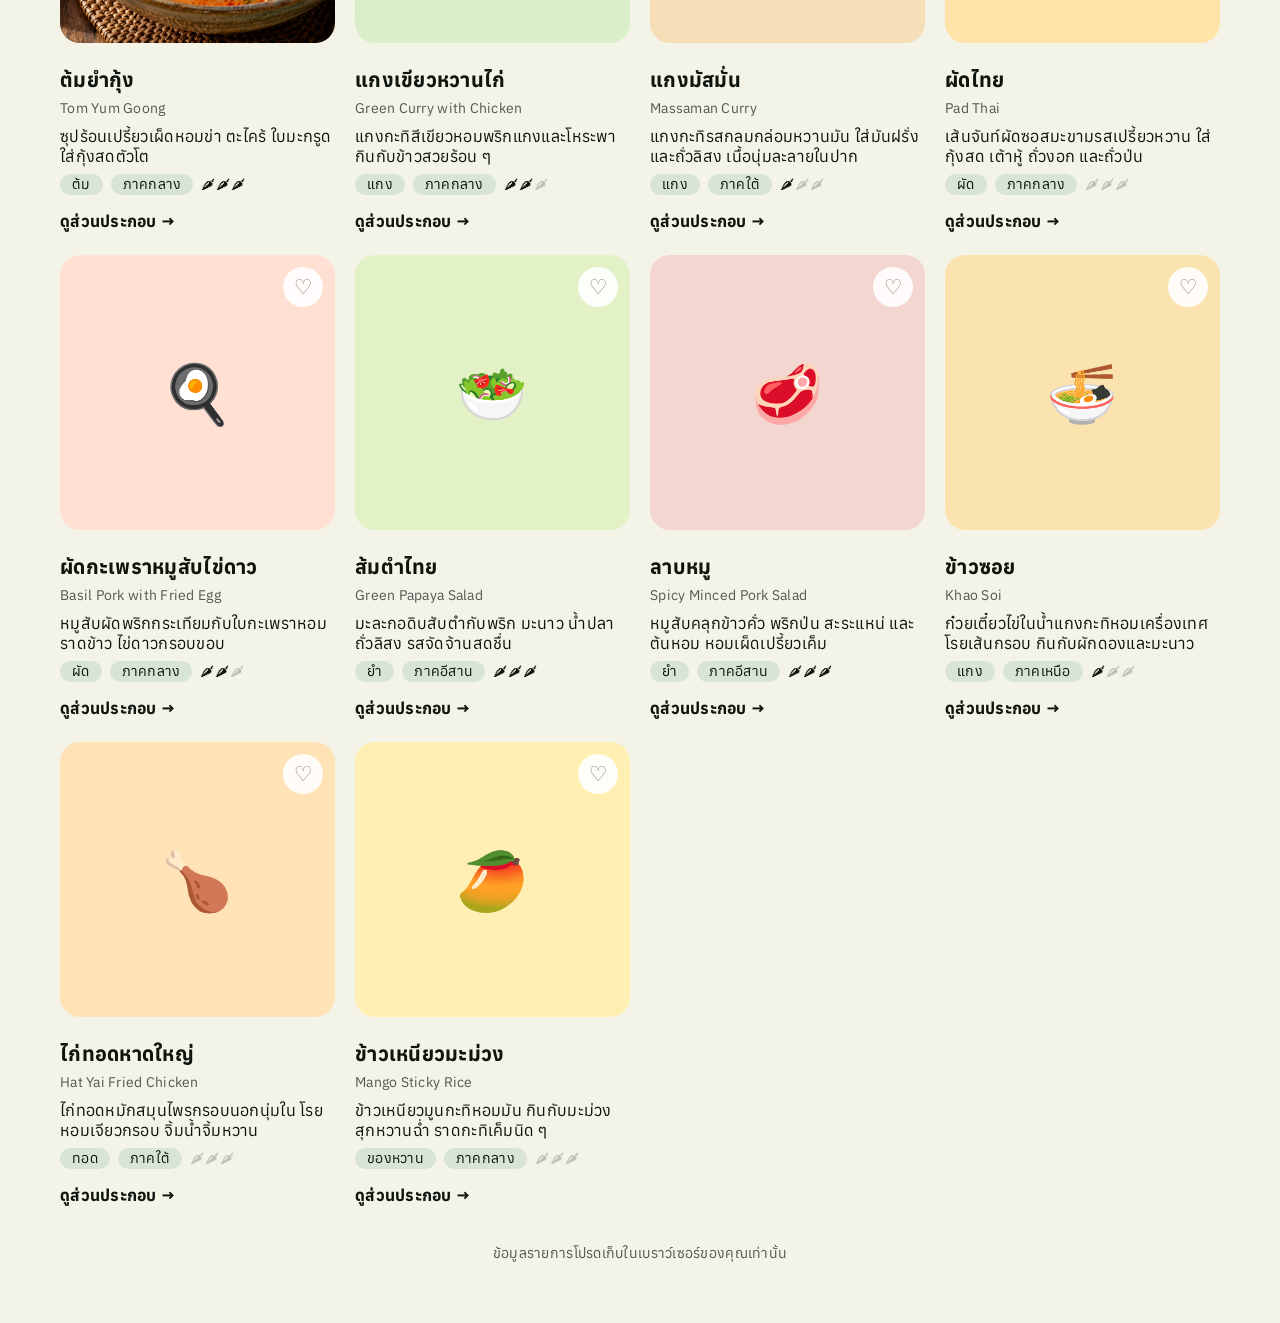
==== commit f5aa91c1: "Add project docs, agent skills config, and misc scratch files Co-Authored-By: Claude Sonnet 5 <norep" ====
--- a/index.html
+++ b/index.html
@@ -6,225 +6,47 @@
 <title>แนะนำอาหารไทย</title>
 <link rel="preconnect" href="https://fonts.googleapis.com">
 <link rel="preconnect" href="https://fonts.gstatic.com" crossorigin>
-<link href="https://fonts.googleapis.com/css2?family=Prompt:wght@400;500;600;700&display=swap" rel="stylesheet">
-<style>
-  :root {
-    --cream: #fdf6e7;
-    --paper: #fffdf8;
-    --ink: #3a2a1e;
-    --ink-soft: #7a6858;
-    --chili: #d9481f;
-    --chili-dark: #b53814;
-    --leaf: #3f7d4e;
-    --line: #ecdfc6;
-    --shadow: 0 4px 14px rgba(90, 55, 20, .10);
-    --radius: 18px;
-  }
-  * { box-sizing: border-box; }
-  html { scroll-behavior: smooth; }
-  body {
-    margin: 0;
-    background: var(--cream);
-    color: var(--ink);
-    font-family: "Prompt", "Noto Sans Thai", system-ui, sans-serif;
-    line-height: 1.6;
-  }
-  .wrap { max-width: 1040px; margin: 0 auto; padding: 0 16px 56px; }
-
-  header.hero { text-align: center; padding: 40px 0 8px; }
-  .hero h1 { margin: 0; font-size: clamp(1.9rem, 6vw, 3rem); font-weight: 700; color: var(--chili); letter-spacing: .5px; }
-  .hero p { margin: 6px 0 0; color: var(--ink-soft); }
-
-  h2 { font-size: 1.35rem; margin: 40px 0 14px; display: flex; align-items: center; gap: 10px; }
-  h2 .count {
-    font-size: .85rem; font-weight: 500; background: var(--leaf); color: #fff;
-    border-radius: 999px; padding: 1px 12px;
-  }
-
-  button { font: inherit; cursor: pointer; }
-  button:focus-visible { outline: 3px solid var(--leaf); outline-offset: 2px; }
-
-  /* Draw */
-  .draw-btn {
-    display: block; margin: 22px auto 0; border: 0; border-radius: 999px;
-    background: var(--chili); color: #fff; font-weight: 600; font-size: 1.15rem;
-    padding: 14px 34px; box-shadow: 0 6px 0 var(--chili-dark);
-    transition: transform .08s, box-shadow .08s, background .15s;
-  }
-  .draw-btn:hover { background: #e4552b; }
-  .draw-btn:active { transform: translateY(4px); box-shadow: 0 2px 0 var(--chili-dark); }
-  .draw-btn:disabled { opacity: .75; cursor: progress; }
-
-  .today { margin: 26px auto 0; max-width: 560px; }
-  .today-empty {
-    text-align: center; color: var(--ink-soft); padding: 34px 20px;
-    border: 2px dashed var(--line); border-radius: var(--radius); background: var(--paper);
-  }
-  .today-empty .big { font-size: 2.6rem; display: block; }
-
-  /* Cards */
-  .card {
-    position: relative; background: var(--paper); border: 1px solid var(--line);
-    border-radius: var(--radius); box-shadow: var(--shadow); overflow: hidden;
-    display: flex; flex-direction: column;
-  }
-  .card .art {
-    display: grid; place-items: center; font-size: 3.6rem; height: 112px;
-    background: var(--tint, #ffe9c7);
-  }
-  /* ภาพอาหารเต็มพื้นที่การ์ด */
-  .card .art.has-image { padding: 0; overflow: hidden; }
-  .card .art img { display: block; width: 100%; height: 100%; min-height: 0; object-fit: cover; }
-  .card .body { padding: 14px 16px 16px; }
-  .card h3 { margin: 0; font-size: 1.15rem; }
-  .card .en { color: var(--ink-soft); font-size: .8rem; margin-bottom: 6px; }
-  .card p { margin: 6px 0 10px; font-size: .92rem; }
-  .meta { display: flex; flex-wrap: wrap; gap: 6px; align-items: center; font-size: .78rem; }
-  .tag { background: #f3ead6; border-radius: 999px; padding: 1px 10px; }
-  .spice { color: var(--chili); letter-spacing: 1px; }
-  .spice .off { color: #dccfb8; }
-
-  .card.featured .art { height: 150px; font-size: 5rem; }
-  .card.featured h3 { font-size: 1.5rem; }
-  .card.featured .label {
-    position: absolute; left: 12px; top: 12px; background: var(--chili); color: #fff;
-    font-size: .78rem; font-weight: 600; border-radius: 999px; padding: 1px 12px;
-  }
-  .card.featured.spin .art { animation: wobble .28s ease-in-out infinite; }
-  @keyframes wobble { 50% { transform: scale(1.08) rotate(-3deg); } }
-
-  /* ลิงก์ชื่อเมนู ขยายพื้นที่คลิกให้ทั้งการ์ดเปิดหน้ารายละเอียด */
-  .card-link { color: inherit; text-decoration: none; }
-  .card-link::after { content: ""; position: absolute; inset: 0; border-radius: var(--radius); }
-  .card-link:focus-visible { outline: none; }
-  .card-link:focus-visible::after { outline: 3px solid var(--leaf); outline-offset: -3px; }
-  .card:has(.card-link) { transition: box-shadow .15s, transform .15s; }
-  .card:has(.card-link):hover { box-shadow: 0 8px 22px rgba(90, 55, 20, .18); transform: translateY(-2px); }
-  .card .more { display: inline-block; margin-top: 8px; font-size: .82rem; color: var(--chili); font-weight: 500; }
-  .grid.small .card .more { display: none; }
-  .card.featured .label { pointer-events: none; }
-
-  .fav {
-    z-index: 2;
-    position: absolute; right: 10px; top: 10px; width: 40px; height: 40px;
-    border-radius: 50%; border: 0; background: rgba(255,255,255,.92);
-    font-size: 1.3rem; line-height: 1; color: #b9a58c; display: grid; place-items: center;
-    box-shadow: 0 1px 4px rgba(0,0,0,.15); transition: transform .12s;
-  }
-  .fav:hover { transform: scale(1.1); }
-  .fav[aria-pressed="true"] { color: #e0245e; }
-
-  .grid { display: grid; gap: 16px; grid-template-columns: repeat(auto-fill, minmax(230px, 1fr)); }
-  .grid.small { grid-template-columns: repeat(auto-fill, minmax(170px, 1fr)); }
-  .grid.small .card .art { height: 76px; font-size: 2.4rem; }
-  .grid.small .card .body { padding: 10px 12px 12px; }
-  .grid.small .card h3 { font-size: 1rem; }
-  .grid.small .card p, .grid.small .card .meta { display: none; }
-  .grid.small .card .en { margin-bottom: 0; }
-  .grid.small .fav { width: 34px; height: 34px; font-size: 1.1rem; }
-
-  .empty-favs { color: var(--ink-soft); background: var(--paper); border: 2px dashed var(--line); border-radius: var(--radius); padding: 22px; text-align: center; }
-
-  /* Chips */
-  .chips { display: flex; flex-wrap: wrap; gap: 8px; margin-bottom: 18px; }
-  .chip {
-    border: 1px solid var(--line); background: var(--paper); border-radius: 999px;
-    padding: 5px 16px; color: var(--ink);
-  }
-  .chip[aria-pressed="true"] { background: var(--leaf); border-color: var(--leaf); color: #fff; }
-
-  /* Search & filters */
-  .search { position: relative; margin-bottom: 14px; }
-  .search input {
-    width: 100%; font: inherit; color: var(--ink); background: var(--paper);
-    border: 1px solid var(--line); border-radius: 999px; padding: 11px 92px 11px 44px;
-    box-shadow: var(--shadow);
-  }
-  .search input::placeholder { color: var(--ink-soft); }
-  .search input::-webkit-search-cancel-button { -webkit-appearance: none; appearance: none; }
-  .search input:focus-visible { outline: 3px solid var(--leaf); outline-offset: 2px; }
-  .search .icon { position: absolute; left: 16px; top: 50%; transform: translateY(-50%); pointer-events: none; }
-  .search .clear {
-    position: absolute; right: 8px; top: 50%; transform: translateY(-50%);
-    border: 0; background: #f3ead6; color: var(--ink); border-radius: 999px; padding: 3px 14px; font-size: .85rem;
-  }
-  .search .clear[hidden] { display: none; }
-  .filter-row { display: flex; flex-wrap: wrap; align-items: center; gap: 8px; margin-bottom: 10px; }
-  .filter-row .lbl { color: var(--ink-soft); font-size: .85rem; min-width: 52px; }
-  .filter-row .chips { margin: 0; }
-  .result-bar {
-    display: flex; flex-wrap: wrap; align-items: center; justify-content: space-between; gap: 8px;
-    margin: 6px 0 14px; color: var(--ink-soft); font-size: .88rem;
-  }
-  .reset { border: 0; background: none; color: var(--chili); text-decoration: underline; padding: 2px 4px; }
-  .reset[hidden] { display: none; }
-  .no-result {
-    grid-column: 1 / -1; text-align: center; color: var(--ink-soft); padding: 34px 20px;
-    border: 2px dashed var(--line); border-radius: var(--radius); background: var(--paper);
-  }
-  .no-result .big { font-size: 2.4rem; display: block; }
-  mark { background: #ffe38a; color: inherit; border-radius: 3px; padding: 0 1px; }
-
-  .warn {
-    display: none; margin: 16px 0 0; padding: 8px 14px; border-radius: 12px;
-    background: #fff1d6; border: 1px solid #f0c674; font-size: .88rem; text-align: center;
-  }
-  .warn.show { display: block; }
-
-  /* หน้ารายละเอียดเมนู */
-  .detail { max-width: 720px; margin: 22px auto 0; }
-  .back { display: inline-block; color: var(--chili); text-decoration: none; font-weight: 500; padding: 4px 2px; }
-  .back:hover { text-decoration: underline; }
-  .back:focus-visible { outline: 3px solid var(--leaf); outline-offset: 2px; border-radius: 6px; }
-  .detail .card { margin-top: 10px; }
-  .detail .card .art { height: clamp(190px, 46vw, 340px); font-size: 7rem; }
-  .detail .body { padding: 20px 22px 26px; }
-  .detail h1 { margin: 0; font-size: clamp(1.6rem, 5vw, 2.1rem); color: var(--chili); }
-  .detail .en { font-size: .95rem; margin-bottom: 8px; }
-  .detail .lead { margin: 10px 0 14px; font-size: 1rem; }
-  .detail h2 { margin: 28px 0 4px; font-size: 1.25rem; }
-  .detail .serving { margin: 0 0 6px; color: var(--ink-soft); font-size: .85rem; }
-  .ing-group { margin-top: 16px; }
-  .ing-group h3 { margin: 0 0 2px; font-size: 1rem; color: var(--leaf); }
-  .ing-list { list-style: none; margin: 0; padding: 0; }
-  .ing-list li {
-    display: flex; justify-content: space-between; gap: 14px;
-    padding: 8px 0; border-bottom: 1px dashed var(--line); font-size: .95rem;
-  }
-  .ing-list li:last-child { border-bottom: 0; }
-  .ing-list .amt { color: var(--ink-soft); text-align: right; flex-shrink: 0; max-width: 45%; }
-  .detail-missing { text-align: center; color: var(--ink-soft); padding: 40px 20px; border: 2px dashed var(--line); border-radius: var(--radius); background: var(--paper); }
-  .detail-missing .big { font-size: 2.6rem; display: block; }
-
-  footer { text-align: center; color: var(--ink-soft); font-size: .8rem; margin-top: 48px; }
-
-  @media (prefers-reduced-motion: reduce) {
-    .card.featured.spin .art { animation: none; }
-    html { scroll-behavior: auto; }
-  }
-  @media (max-width: 480px) {
-    .grid { grid-template-columns: 1fr; }
-    .grid.small { grid-template-columns: repeat(2, 1fr); }
-  }
-</style>
+<link href="https://fonts.googleapis.com/css2?family=Prompt:wght@400;500;600;700&family=Anuphan:wght@400;500;600;700&display=swap" rel="stylesheet">
+<link rel="stylesheet" href="style.css">
 </head>
 <body>
-<div class="wrap">
-  <div id="home">
-  <header class="hero">
-    <h1>🌶️ วันนี้กินอะไรดี</h1>
-    <p>แนะนำอาหารไทย 10 เมนู สุ่มเมนูวันนี้ และเก็บเมนูโปรดของคุณ</p>
-    <button id="drawBtn" class="draw-btn" type="button">🎲 สุ่มอาหารไทยวันนี้</button>
-  </header>
-
-  <div id="warn" class="warn" role="status">บันทึกไม่ได้ในเบราว์เซอร์นี้ รายการโปรดจะหายเมื่อรีเฟรชหน้า</div>
-
-  <section class="today" id="today" aria-live="polite"></section>
-
-  <h2>❤️ รายการโปรดของฉัน <span class="count" id="favCount">0</span></h2>
-  <section id="favs"></section>
-
-  <h2>📖 เมนูอาหารไทย</h2>
+<nav class="nav">
+  <div class="nav-inner">
+    <a class="brand" href="#top">แนะนำอาหารไทย</a>
+    <div class="nav-links">
+      <a href="#catalog-section">เมนู</a>
+      <a href="#favs-section">รายการโปรด</a>
+    </div>
+    <a class="pill-outline" href="#drawBtn">สุ่มเมนู</a>
+  </div>
+</nav>
+
+<header class="hero" id="top" style="background-image:url('images/tom-yum-goong.png')">
+  <div class="hero-overlay">
+    <p class="eyebrow">10 เมนูอาหารไทยแท้ คัดสรรมาให้คุณ</p>
+    <h1>วันนี้กินอะไรดี</h1>
+    <p class="hero-sub">แนะนำอาหารไทย 10 เมนู สุ่มเมนูวันนี้ และเก็บเมนูโปรดของคุณ</p>
+    <button id="drawBtn" class="btn-pill-fill" type="button">สุ่มอาหารไทยวันนี้</button>
+  </div>
+</header>
+
+<div id="warn" class="warn" role="status">บันทึกไม่ได้ในเบราว์เซอร์นี้ รายการโปรดจะหายเมื่อรีเฟรชหน้า</div>
+
+<section class="band today-band">
+  <div class="wrap">
+    <section class="today" id="today" aria-live="polite"></section>
+  </div>
+</section>
+
+<section class="band favs-band" id="favs-section">
+  <div class="wrap">
+    <h2>รายการโปรดของฉัน <span class="count" id="favCount">0</span></h2>
+    <section id="favs"></section>
+  </div>
+</section>
+
+<div class="wrap" id="catalog-section">
+  <h2>เมนูอาหารไทย</h2>
   <div class="search" role="search">
     <span class="icon" aria-hidden="true">🔍</span>
     <input id="q" type="search" autocomplete="off" placeholder="ค้นหาเมนู เช่น ต้มยำ, curry, กะทิ, อีสาน"
@@ -239,104 +61,21 @@
     <button type="button" class="reset" id="resetBtn" hidden>ล้างตัวกรองทั้งหมด</button>
   </div>
   <section class="grid" id="catalog"></section>
-  </div>
-
-  <main class="detail" id="detail" hidden></main>
 
   <footer>ข้อมูลรายการโปรดเก็บในเบราว์เซอร์ของคุณเท่านั้น</footer>
 </div>
 
+<script src="common.js"></script>
 <script>
 (function () {
   "use strict";
 
-  var CATALOG = [
-    { id: "tom-yum-goong", img: "images/tom-yum-goong.png", th: "ต้มยำกุ้ง", en: "Tom Yum Goong", emoji: "🍲", tint: "#ffd9c2",
-      desc: "ซุปร้อนเปรี้ยวเผ็ดหอมข่า ตะไคร้ ใบมะกรูด ใส่กุ้งสดตัวโต", cat: "ต้ม", spice: 3, region: "กลาง" },
-    { id: "kaeng-khiao-wan-gai", th: "แกงเขียวหวานไก่", en: "Green Curry with Chicken", emoji: "🥘", tint: "#d8efc9",
-      desc: "แกงกะทิสีเขียวหอมพริกแกงและโหระพา กินกับข้าวสวยร้อน ๆ", cat: "แกง", spice: 2, region: "กลาง" },
-    { id: "kaeng-massaman", th: "แกงมัสมั่น", en: "Massaman Curry", emoji: "🍛", tint: "#f6dfb8",
-      desc: "แกงกะทิรสกลมกล่อมหวานมัน ใส่มันฝรั่งและถั่วลิสง เนื้อนุ่มละลายในปาก", cat: "แกง", spice: 1, region: "ใต้" },
-    { id: "pad-thai", th: "ผัดไทย", en: "Pad Thai", emoji: "🍜", tint: "#ffe3a8",
-      desc: "เส้นจันท์ผัดซอสมะขามรสเปรี้ยวหวาน ใส่กุ้งสด เต้าหู้ ถั่วงอก และถั่วป่น", cat: "ผัด", spice: 0, region: "กลาง" },
-    { id: "pad-kra-pao", th: "ผัดกะเพราหมูสับไข่ดาว", en: "Basil Pork with Fried Egg", emoji: "🍳", tint: "#ffe0d2",
-      desc: "หมูสับผัดพริกกระเทียมกับใบกะเพราหอม ราดข้าว ไข่ดาวกรอบขอบ", cat: "ผัด", spice: 2, region: "กลาง" },
-    { id: "som-tam-thai", th: "ส้มตำไทย", en: "Green Papaya Salad", emoji: "🥗", tint: "#e3f2c6",
-      desc: "มะละกอดิบสับตำกับพริก มะนาว น้ำปลา ถั่วลิสง รสจัดจ้านสดชื่น", cat: "ยำ", spice: 3, region: "อีสาน" },
-    { id: "larb-moo", th: "ลาบหมู", en: "Spicy Minced Pork Salad", emoji: "🥩", tint: "#f4d6d0",
-      desc: "หมูสับคลุกข้าวคั่ว พริกป่น สะระแหน่ และต้นหอม หอมเผ็ดเปรี้ยวเค็ม", cat: "ยำ", spice: 3, region: "อีสาน" },
-    { id: "khao-soi", th: "ข้าวซอย", en: "Khao Soi", emoji: "🍜", tint: "#fbe3b0",
-      desc: "ก๋วยเตี๋ยวไข่ในน้ำแกงกะทิหอมเครื่องเทศ โรยเส้นกรอบ กินกับผักดองและมะนาว", cat: "แกง", spice: 1, region: "เหนือ" },
-    { id: "gai-tod-hat-yai", th: "ไก่ทอดหาดใหญ่", en: "Hat Yai Fried Chicken", emoji: "🍗", tint: "#ffe2b5",
-      desc: "ไก่ทอดหมักสมุนไพรกรอบนอกนุ่มใน โรยหอมเจียวกรอบ จิ้มน้ำจิ้มหวาน", cat: "ทอด", spice: 0, region: "ใต้" },
-    { id: "khao-niao-mamuang", th: "ข้าวเหนียวมะม่วง", en: "Mango Sticky Rice", emoji: "🥭", tint: "#ffefb3",
-      desc: "ข้าวเหนียวมูนกะทิหอมมัน กินกับมะม่วงสุกหวานฉ่ำ ราดกะทิเค็มนิด ๆ", cat: "ของหวาน", spice: 0, region: "กลาง" }
-  ];
-  // ส่วนประกอบของแต่ละเมนู (ปริมาณโดยประมาณสำหรับ 2 ที่) รูปแบบ [ชื่อ, ปริมาณ]
-  var INGREDIENTS = {
-    "tom-yum-goong": [
-      { g: "วัตถุดิบหลัก", items: [["กุ้งแม่น้ำ", "4 ตัว"], ["เห็ดฟาง", "100 กรัม"], ["น้ำสต๊อกหรือน้ำเปล่า", "3 ถ้วย"]] },
-      { g: "สมุนไพร", items: [["ตะไคร้ทุบ หั่นท่อน", "2 ต้น"], ["ข่าหั่นแว่น", "5–6 แว่น"], ["ใบมะกรูดฉีก", "4–5 ใบ"], ["พริกขี้หนูสวนทุบ", "5–10 เม็ด"]] },
-      { g: "เครื่องปรุง", items: [["น้ำพริกเผา", "1–2 ช้อนโต๊ะ"], ["น้ำปลา", "2 ช้อนโต๊ะ"], ["น้ำมะนาว", "2–3 ช้อนโต๊ะ"], ["นมข้นจืด (ใส่เพื่อให้น้ำข้น)", "2 ช้อนโต๊ะ"]] },
-      { g: "โรยหน้า", items: [["ผักชีและต้นหอมซอย", "ตามชอบ"]] }
-    ],
-    "kaeng-khiao-wan-gai": [
-      { g: "วัตถุดิบหลัก", items: [["เนื้อไก่หั่นชิ้นพอดีคำ", "300 กรัม"], ["มะเขือเปราะผ่าสี่", "5–6 ลูก"], ["มะเขือพวง", "2 ช้อนโต๊ะ"], ["พริกชี้ฟ้าหั่นแฉลบ", "2 เม็ด"]] },
-      { g: "น้ำแกง", items: [["พริกแกงเขียวหวาน", "2 ช้อนโต๊ะ"], ["กะทิ (แยกหัวกะทิไว้ผัดพริกแกง ½ ถ้วย)", "2 ถ้วย"], ["น้ำเปล่า", "½ ถ้วย"]] },
-      { g: "ปรุงรสและเครื่องหอม", items: [["น้ำปลา", "1 ช้อนโต๊ะ"], ["น้ำตาลปี๊บ", "1 ช้อนโต๊ะ"], ["ใบมะกรูดฉีก", "3 ใบ"], ["ใบโหระพา", "1 กำมือ"]] },
-      { g: "กินคู่กับ", items: [["ข้าวสวยร้อน ๆ", "2 จาน"]] }
-    ],
-    "kaeng-massaman": [
-      { g: "วัตถุดิบหลัก", items: [["เนื้อวัวหรือเนื้อไก่หั่นชิ้น", "300 กรัม"], ["มันฝรั่งหั่นชิ้น", "1 หัวกลาง"], ["หอมหัวใหญ่ผ่าสี่", "1 หัวเล็ก"], ["ถั่วลิสงคั่ว", "3 ช้อนโต๊ะ"]] },
-      { g: "น้ำแกงและเครื่องเทศ", items: [["พริกแกงมัสมั่น", "2 ช้อนโต๊ะ"], ["กะทิ", "2 ถ้วย"], ["น้ำเปล่า", "1 ถ้วย"], ["อบเชย", "1 แท่ง"], ["กระวาน", "2 เม็ด"], ["ใบกระวาน", "2 ใบ"]] },
-      { g: "ปรุงรส", items: [["น้ำมะขามเปียก", "2 ช้อนโต๊ะ"], ["น้ำตาลปี๊บ", "1 ช้อนโต๊ะ"], ["น้ำปลา", "1 ช้อนโต๊ะ"]] }
-    ],
-    "pad-thai": [
-      { g: "วัตถุดิบหลัก", items: [["เส้นจันท์แช่น้ำให้นุ่ม", "150 กรัม"], ["กุ้งสด", "6 ตัว"], ["เต้าหู้แข็งหั่นเต๋าเล็ก", "50 กรัม"], ["ไข่ไก่", "2 ฟอง"], ["หัวไชโป๊วสับ", "1 ช้อนโต๊ะ"], ["กุ้งแห้ง", "1 ช้อนโต๊ะ"], ["หอมแดงซอย", "2 หัว"], ["น้ำมันพืช", "3 ช้อนโต๊ะ"]] },
-      { g: "ซอสผัดไทย", items: [["น้ำมะขามเปียก", "3 ช้อนโต๊ะ"], ["น้ำตาลปี๊บ", "2 ช้อนโต๊ะ"], ["น้ำปลา", "2 ช้อนโต๊ะ"]] },
-      { g: "เครื่องเคียง", items: [["ถั่วงอก", "1 กำมือ"], ["กุยช่ายหั่นท่อน", "1 กำมือ"], ["ถั่วลิสงคั่วป่น", "2 ช้อนโต๊ะ"], ["มะนาวหั่นชิ้น", "2 ชิ้น"], ["พริกป่น", "ตามชอบ"]] }
-    ],
-    "pad-kra-pao": [
-      { g: "วัตถุดิบหลัก", items: [["หมูสับ", "200 กรัม"], ["ใบกะเพรา", "1 ถ้วย"], ["พริกขี้หนู", "5–8 เม็ด"], ["กระเทียม (โขลกรวมกับพริก)", "4–5 กลีบ"], ["ถั่วฝักยาวหั่นท่อน (ไม่ใส่ก็ได้)", "3 ฝัก"], ["น้ำมันพืช", "3 ช้อนโต๊ะ"]] },
-      { g: "ซอสปรุงรส", items: [["น้ำปลา", "1 ช้อนโต๊ะ"], ["ซอสหอยนางรม", "1 ช้อนโต๊ะ"], ["ซีอิ๊วดำหวาน", "1 ช้อนชา"], ["ซีอิ๊วขาว", "1 ช้อนชา"], ["น้ำตาลทราย", "1 ช้อนชา"], ["น้ำเปล่า", "2 ช้อนโต๊ะ"]] },
-      { g: "เสิร์ฟ", items: [["ไข่ไก่ (ทอดไข่ดาว)", "2 ฟอง"], ["ข้าวสวย", "2 จาน"]] }
-    ],
-    "som-tam-thai": [
-      { g: "วัตถุดิบหลัก", items: [["มะละกอดิบขูดเส้น", "2 ถ้วย"], ["มะเขือเทศผ่าสี่", "3–4 ลูก"], ["ถั่วฝักยาวหั่นท่อน", "3 ฝัก"], ["แครอทขูดเส้น (ไม่ใส่ก็ได้)", "¼ ถ้วย"]] },
-      { g: "เครื่องโขลก", items: [["กระเทียม", "2 กลีบ"], ["พริกขี้หนู", "3–5 เม็ด"], ["กุ้งแห้ง", "1 ช้อนโต๊ะ"], ["ถั่วลิสงคั่ว", "2 ช้อนโต๊ะ"]] },
-      { g: "น้ำปรุงรส", items: [["น้ำมะนาว", "2 ช้อนโต๊ะ"], ["น้ำปลา", "1½ ช้อนโต๊ะ"], ["น้ำตาลปี๊บ", "1 ช้อนโต๊ะ"]] },
-      { g: "กินคู่กับ", items: [["ข้าวเหนียว ไก่ย่าง และผักสด", "ตามชอบ"]] }
-    ],
-    "larb-moo": [
-      { g: "วัตถุดิบหลัก", items: [["หมูสับ", "250 กรัม"], ["หอมแดงซอย", "3 หัว"], ["ต้นหอมซอย", "2 ต้น"], ["ผักชีซอย", "1 ต้น"], ["ใบสะระแหน่", "1 กำมือ"]] },
-      { g: "เครื่องปรุง", items: [["ข้าวคั่วป่น", "2 ช้อนโต๊ะ"], ["พริกป่น", "1–2 ช้อนโต๊ะ"], ["น้ำปลา", "2 ช้อนโต๊ะ"], ["น้ำมะนาว", "3 ช้อนโต๊ะ"], ["น้ำตาลทราย", "½ ช้อนชา"], ["น้ำเปล่าหรือน้ำสต๊อก (ลวกหมู)", "3 ช้อนโต๊ะ"]] },
-      { g: "เครื่องเคียง", items: [["ข้าวเหนียว", "2 ห่อ"], ["กะหล่ำปลี ถั่วฝักยาว และผักสดตามชอบ", "1 จาน"]] }
-    ],
-    "khao-soi": [
-      { g: "น้ำแกง", items: [["พริกแกงข้าวซอย", "3 ช้อนโต๊ะ"], ["กะทิ (แยกหัวกะทิไว้ผัดพริกแกง ½ ถ้วย)", "2 ถ้วย"], ["น้ำสต๊อก", "1½ ถ้วย"], ["ผงกะหรี่", "1 ช้อนโต๊ะ"], ["ซีอิ๊วขาว", "1 ช้อนโต๊ะ"], ["น้ำปลา", "1 ช้อนโต๊ะ"], ["น้ำตาลปี๊บ", "1 ช้อนโต๊ะ"]] },
-      { g: "วัตถุดิบหลัก", items: [["น่องไก่", "2 ชิ้น"], ["บะหมี่ไข่สดลวกสุก", "200 กรัม"], ["บะหมี่ไข่ทอดกรอบ (โรยหน้า)", "1 กำมือ"]] },
-      { g: "เครื่องเคียง", items: [["ผักกาดดองสับ", "2 ช้อนโต๊ะ"], ["หอมแดงซอย", "2 หัว"], ["มะนาวหั่นชิ้น", "2 ชิ้น"], ["พริกป่นผัดน้ำมัน", "ตามชอบ"], ["ผักชีและต้นหอมซอย", "ตามชอบ"]] }
-    ],
-    "gai-tod-hat-yai": [
-      { g: "วัตถุดิบหลัก", items: [["ไก่ (สะโพกหรือน่องติดกระดูก)", "500 กรัม"], ["น้ำมันสำหรับทอด", "ตามต้องการ"]] },
-      { g: "เครื่องหมัก", items: [["กระเทียมโขลก", "4 กลีบ"], ["รากผักชีโขลก", "2 ราก"], ["ตะไคร้ซอยละเอียด", "2 ต้น"], ["ข่าโขลก", "1 ช้อนโต๊ะ"], ["พริกไทยเม็ดป่น", "1 ช้อนชา"], ["ผงขมิ้น", "1 ช้อนชา"], ["น้ำปลา", "2 ช้อนโต๊ะ"], ["ซีอิ๊วขาว", "1 ช้อนโต๊ะ"], ["น้ำตาลทราย", "1 ช้อนชา"]] },
-      { g: "เคลือบก่อนทอด", items: [["แป้งข้าวเจ้า", "4 ช้อนโต๊ะ"]] },
-      { g: "โรยหน้าและน้ำจิ้ม", items: [["หอมแดงเจียว", "3 ช้อนโต๊ะ"], ["น้ำจิ้มไก่รสหวาน", "1 ถ้วยเล็ก"]] }
-    ],
-    "khao-niao-mamuang": [
-      { g: "ข้าวเหนียวมูน", items: [["ข้าวเหนียวขาว (แช่น้ำ 4 ชั่วโมง)", "1 ถ้วย"], ["กะทิ", "¾ ถ้วย"], ["น้ำตาลทราย", "4 ช้อนโต๊ะ"], ["เกลือ", "¼ ช้อนชา"], ["ใบเตย (ไม่ใส่ก็ได้)", "2 ใบ"]] },
-      { g: "กะทิราดหน้า", items: [["หัวกะทิ", "½ ถ้วย"], ["แป้งข้าวเจ้า", "1 ช้อนชา"], ["น้ำตาลทราย", "1 ช้อนชา"], ["เกลือ", "¼ ช้อนชา"]] },
-      { g: "ผลไม้และโรยหน้า", items: [["มะม่วงน้ำดอกไม้สุก", "2 ผล"], ["ถั่วเขียวกะเทาะเปลือกทอด (ไม่ใส่ก็ได้)", "1 ช้อนโต๊ะ"]] }
-    ]
-  };
-  var BY_ID = {};
-  CATALOG.forEach(function (d) { d.ing = INGREDIENTS[d.id] || []; BY_ID[d.id] = d; });
-
-  var STORAGE_KEY = "thai-food-favorites";
+  var F = window.ThaiFood;
+  var CATALOG = F.CATALOG, BY_ID = F.BY_ID, spiceHtml = F.spiceHtml;
+
   var CATEGORIES = ["ทั้งหมด", "ต้ม", "ผัด", "แกง", "ยำ", "ทอด", "ของหวาน"];
 
   var favorites = [];       // รหัสเมนู ล่าสุดก่อน
-  var storageOk = true;
   var REGIONS = ["ทั้งหมด", "เหนือ", "อีสาน", "กลาง", "ใต้"];
   var SPICES = [
     { v: "all", label: "ทั้งหมด" }, { v: "0", label: "ไม่เผ็ด" }, { v: "1", label: "เผ็ดน้อย 🌶" },
@@ -355,61 +94,21 @@
     draw: $("drawBtn"), today: $("today"), favs: $("favs"), favCount: $("favCount"),
     chips: $("chips"), catalog: $("catalog"), warn: $("warn"),
     q: $("q"), qClear: $("qClear"), regionChips: $("regionChips"), spiceChips: $("spiceChips"),
-    resultCount: $("resultCount"), reset: $("resetBtn"),
-    home: $("home"), detail: $("detail")
+    resultCount: $("resultCount"), reset: $("resetBtn")
   };
-  var detailId = null;      // เมนูที่เปิดหน้ารายละเอียดอยู่ (null = หน้าแรก)
-  var homeScroll = 0;       // ตำแหน่งเลื่อนของหน้าแรก ไว้กลับมาที่เดิม
-  var BASE_TITLE = document.title;
-
-  /* ---------- localStorage ---------- */
-  function loadFavorites() {
-    var raw;
-    try {
-      raw = window.localStorage.getItem(STORAGE_KEY);
-    } catch (e) {
-      storageOk = false;
-      return [];
-    }
-    if (raw === null) return [];
-    var parsed;
-    try {
-      parsed = JSON.parse(raw);
-    } catch (e) {
-      return [];
-    }
-    if (!Array.isArray(parsed)) return [];
-    var seen = {};
-    return parsed.filter(function (id) {
-      if (typeof id !== "string" || !BY_ID[id] || seen[id]) return false;
-      seen[id] = true;
-      return true;
-    });
-  }
+
+  /* ---------- รายการโปรด (เก็บร่วมกับหน้ารายละเอียดผ่าน common.js) ---------- */
+  function loadFavorites() { return F.loadFavorites(); }
   function saveFavorites() {
-    try {
-      window.localStorage.setItem(STORAGE_KEY, JSON.stringify(favorites));
-    } catch (e) {
-      storageOk = false;
-    }
-    els.warn.classList.toggle("show", !storageOk);
+    F.saveFavorites(favorites);
+    els.warn.classList.toggle("show", !F.storageOk());
   }
 
   /* ---------- rendering ---------- */
   function isFav(id) { return favorites.indexOf(id) !== -1; }
 
-  function spiceHtml(n) {
-    var s = "";
-    for (var i = 0; i < 3; i++) s += i < n ? "🌶" : '<span class="off">🌶</span>';
-    return '<span class="spice" title="ความเผ็ด ' + n + ' จาก 3">' + s + "</span>";
-  }
-
-  function heartBtn(d) {
-    var on = isFav(d.id);
-    return '<button type="button" class="fav" data-fav="' + d.id + '" aria-pressed="' + on + '"' +
-      ' aria-label="' + (on ? "เอา" : "เพิ่ม") + d.th + (on ? "ออกจากรายการโปรด" : "เป็นรายการโปรด") + '">' +
-      (on ? "♥" : "♡") + "</button>";
-  }
+  function heartBtn(d) { return F.heartBtn(d, isFav(d.id)); }
+
 
   function escRe(s) { return s.replace(/[.*+?^${}()|[\]\\]/g, "\\$&"); }
 
@@ -427,7 +126,7 @@
       '<div class="art' + (d.img ? " has-image" : "") + '" style="--tint:' + d.tint + '"' +
       (d.img ? "" : ' aria-hidden="true"') + '>' +
       (d.img ? '<img src="' + d.img + '" alt="' + d.th + '" loading="lazy">' : d.emoji) + "</div>" +
-      '<div class="body"><h3><a class="card-link" href="#/menu/' + d.id + '">' + hl(d.th, terms) + '</a></h3><div class="en">' + hl(d.en, terms) + "</div>" +
+      '<div class="body"><h3><a class="card-link" href="' + F.menuUrl(d.id) + '">' + hl(d.th, terms) + '</a></h3><div class="en">' + hl(d.en, terms) + "</div>" +
       "<p>" + hl(d.desc, terms) + "</p>" +
       '<div class="meta"><span class="tag">' + hl(d.cat, terms) + '</span><span class="tag">' + hl("ภาค" + d.region, terms) + "</span>" +
       spiceHtml(d.spice) + '</div><span class="more" aria-hidden="true">ดูส่วนประกอบ →</span></div></article>';
@@ -503,51 +202,6 @@
 
   function renderHearts() {
     renderToday(); renderFavs(); renderCatalog();
-    if (detailId) renderDetail();
-  }
-
-  /* ---------- หน้ารายละเอียดเมนู ---------- */
-  function renderDetail() {
-    var d = BY_ID[detailId];
-    if (!d) {
-      els.detail.innerHTML = '<a class="back" href="#/">← กลับหน้าเมนู</a>' +
-        '<div class="detail-missing"><span class="big">🔎</span>ไม่พบเมนูที่ต้องการ</div>';
-      return;
-    }
-    var groups = d.ing.map(function (g) {
-      return '<div class="ing-group"><h3>' + g.g + '</h3><ul class="ing-list">' +
-        g.items.map(function (it) {
-          return '<li><span>' + it[0] + '</span><span class="amt">' + it[1] + "</span></li>";
-        }).join("") + "</ul></div>";
-    }).join("");
-    els.detail.innerHTML = '<a class="back" href="#/">← กลับหน้าเมนู</a>' +
-      '<article class="card">' + heartBtn(d) +
-      '<div class="art' + (d.img ? " has-image" : "") + '" style="--tint:' + d.tint + '"' + (d.img ? "" : ' aria-hidden="true"') + ">" +
-      (d.img ? '<img src="' + d.img + '" alt="' + d.th + '">' : d.emoji) + "</div>" +
-      '<div class="body"><h1>' + d.th + '</h1><div class="en">' + d.en + "</div>" +
-      '<div class="meta"><span class="tag">' + d.cat + '</span><span class="tag">ภาค' + d.region + "</span>" + spiceHtml(d.spice) + "</div>" +
-      '<p class="lead">' + d.desc + "</p>" +
-      "<h2>🧺 ส่วนประกอบ</h2>" +
-      '<p class="serving">ปริมาณโดยประมาณสำหรับ 2 ที่ ปรับตามรสนิยมได้</p>' + groups +
-      "</div></article>";
-  }
-
-  function route() {
-    var m = /^#\/menu\/([\w-]+)$/.exec(window.location.hash);
-    if (m) {
-      if (detailId === null) homeScroll = window.scrollY;
-      detailId = m[1];
-      renderDetail();
-      els.home.hidden = true; els.detail.hidden = false;
-      document.title = (BY_ID[detailId] ? BY_ID[detailId].th + " – " : "") + BASE_TITLE;
-      window.scrollTo(0, 0);
-    } else {
-      var wasDetail = detailId !== null;
-      detailId = null;
-      els.detail.hidden = true; els.home.hidden = false;
-      document.title = BASE_TITLE;
-      if (wasDetail) window.scrollTo(0, homeScroll);
-    }
   }
 
   /* ---------- actions ---------- */
@@ -556,8 +210,7 @@
     var i = favorites.indexOf(id);
     if (i === -1) favorites.unshift(id); else favorites.splice(i, 1);
     saveFavorites();
-    if (drawing) { renderFavs(); renderCatalog(); if (detailId) renderDetail(); } else { renderHearts(); }
-    if (detailId) { var b = els.detail.querySelector("[data-fav]"); if (b) b.focus(); }
+    if (drawing) { renderFavs(); renderCatalog(); } else { renderHearts(); }
   }
 
   function draw() {
@@ -575,7 +228,7 @@
       todayId = pick.id;
       drawing = false;
       els.draw.disabled = false;
-      els.draw.textContent = "🎲 สุ่มใหม่อีกครั้ง";
+      els.draw.textContent = "สุ่มใหม่อีกครั้ง";
       renderToday();
     }
     if (!frames) { finish(); return; }
@@ -611,12 +264,25 @@
   els.reset.addEventListener("click", resetFilters);
 
   /* ---------- init ---------- */
+  // ลิงก์เก่าแบบ #/menu/<id> ส่งต่อไปหน้ารายละเอียด (from=legacy ให้ปุ่มกลับไม่ใช้ history.back())
+  var legacy = /^#\/menu\/([\w-]+)$/.exec(window.location.hash);
+  if (legacy) { window.location.replace(F.menuUrl(legacy[1]) + "&from=legacy"); return; }
+
   favorites = loadFavorites();
-  els.warn.classList.toggle("show", !storageOk);
+  els.warn.classList.toggle("show", !F.storageOk());
   query = els.q.value; // เบราว์เซอร์อาจคืนค่าในช่องค้นหาเมื่อรีโหลด
   renderToday(); renderFavs(); renderChips(); renderCatalog();
-  window.addEventListener("hashchange", route);
-  route();
+
+  // กลับมาจากหน้ารายละเอียด (bfcache) หรือแก้รายการโปรดจากแท็บอื่น ให้หัวใจตรงกันเสมอ
+  // ถ้า storage อ่าน/เขียนไม่ได้ ข้อมูลที่ได้จะว่างหรือเก่า จึงคงรายการในหน่วยความจำไว้ ไม่ทับ
+  function syncFavorites() {
+    var stored = loadFavorites();
+    if (!F.storageOk()) return;
+    favorites = stored;
+    renderHearts();
+  }
+  window.addEventListener("pageshow", function (e) { if (e.persisted) syncFavorites(); });
+  window.addEventListener("storage", function (e) { if (e.key === F.STORAGE_KEY) syncFavorites(); });
 })();
 </script>
 </body>
--- a/style.css
+++ b/style.css
@@ -0,0 +1,293 @@
+:root {
+  /* Colors — sweetgreen palette (see .claude/DESIGN.md) */
+  --color-deep-forest: #00473c;
+  --color-lime-glow: #e6ff55;
+  --color-sage-mist: #d8e5d6;
+  --color-warm-sand: #e8dcc6;
+  --color-cream-canvas: #f4f3e7;
+  --color-forest-shadow: #0e150e;
+  --color-pure-ink: #000000;
+  --color-warm-gray: #8c8c82;
+  --color-slate-gray: #555555;
+  --color-surface: #fffefb;
+
+  /* Typography — Prompt substitutes SweetSans (display), Anuphan substitutes SweetSansText (UI/body) */
+  --font-display: 'Prompt', ui-sans-serif, system-ui, -apple-system, "Segoe UI", sans-serif;
+  --font-body: 'Anuphan', ui-sans-serif, system-ui, -apple-system, "Segoe UI", sans-serif;
+
+  /* Spacing scale (4px base) */
+  --spacing-4: 4px;
+  --spacing-8: 8px;
+  --spacing-12: 12px;
+  --spacing-16: 16px;
+  --spacing-20: 20px;
+  --spacing-24: 24px;
+  --spacing-40: 40px;
+  --spacing-60: 60px;
+
+  /* Radius */
+  --radius-cards: 24px;
+  --radius-small: 4px;
+  --radius-badges: 20px;
+  --radius-images: 20px;
+  --radius-inputs: 8px;
+  --radius-buttons: 9999px;
+
+  --shadow-xl: rgba(14, 21, 14, 0.4) 3px 3px 32px -10px;
+
+  --page-max-width: 1200px;
+  --section-gap: 80px;
+}
+
+* { box-sizing: border-box; }
+html { scroll-behavior: smooth; }
+body {
+  margin: 0;
+  background: var(--color-cream-canvas);
+  color: var(--color-forest-shadow);
+  font-family: var(--font-body);
+  font-size: 16px;
+  line-height: 1.25;
+  letter-spacing: 0.017em;
+}
+
+.wrap { max-width: var(--page-max-width); margin: 0 auto; padding: 0 20px 60px; }
+
+button { font: inherit; cursor: pointer; }
+button:focus-visible, a:focus-visible, input:focus-visible { outline: 3px solid var(--color-deep-forest); outline-offset: 2px; }
+
+/* ---------- Navigation ---------- */
+.nav { background: var(--color-cream-canvas); }
+.nav-inner {
+  max-width: var(--page-max-width); margin: 0 auto; padding: 20px 20px;
+  display: flex; align-items: center; justify-content: space-between; gap: 16px;
+}
+.brand {
+  font-family: var(--font-body); font-weight: 700; font-size: 24px; color: var(--color-deep-forest);
+  text-decoration: none; letter-spacing: 0.01em;
+}
+.nav-links { display: flex; gap: 24px; }
+.nav-links a {
+  font-family: var(--font-body); font-weight: 700; font-size: 14px; letter-spacing: 0.05em;
+  color: var(--color-forest-shadow); text-decoration: none;
+}
+.nav-links a:hover { text-decoration: underline; }
+.pill-outline {
+  display: inline-block; border-radius: var(--radius-buttons); border: 2px solid var(--color-deep-forest);
+  color: var(--color-deep-forest); font-family: var(--font-body); font-weight: 700; font-size: 16px;
+  padding: 12px 20px; text-decoration: none; white-space: nowrap;
+}
+.pill-outline:hover { background: var(--color-deep-forest); color: var(--color-cream-canvas); }
+
+/* ---------- Hero — full-bleed photograph banner with bottom-left text overlay ---------- */
+header.hero {
+  position: relative; width: 100%; min-height: clamp(220px, 30vw, 320px);
+  background-size: cover; background-position: center; display: flex; align-items: flex-end;
+}
+.hero-overlay {
+  max-width: 460px; width: 100%; margin: 0 var(--spacing-24) var(--spacing-24) 0;
+  background: rgb(244 243 231 / 90%); padding: var(--spacing-24);
+}
+.eyebrow {
+  margin: 0 0 var(--spacing-4); font-family: var(--font-body); font-weight: 700; font-size: 12px;
+  letter-spacing: 0.05em; color: var(--color-deep-forest); text-transform: uppercase;
+}
+.hero h1 {
+  margin: 0; font-family: var(--font-display); font-weight: 400; color: var(--color-forest-shadow);
+  font-size: clamp(1.8rem, 3.6vw, 2.6rem); line-height: 0.9; letter-spacing: 0;
+}
+.hero-sub { margin: var(--spacing-12) 0 0; color: var(--color-slate-gray); font-size: 15px; line-height: 1.33; }
+
+/* Pill CTA (lime fill) */
+.btn-pill-fill {
+  display: inline-block; margin-top: var(--spacing-24); border: 0; border-radius: var(--radius-buttons);
+  background: var(--color-lime-glow); color: var(--color-forest-shadow); font-family: var(--font-body);
+  font-weight: 700; font-size: 18px; letter-spacing: 0.017em; padding: 16px 32px;
+  box-shadow: var(--shadow-xl); transition: transform .1s ease, background .15s ease;
+}
+.btn-pill-fill:hover { background: #f1ffa0; }
+.btn-pill-fill:active { transform: translateY(2px); }
+.btn-pill-fill:disabled { opacity: .7; cursor: progress; }
+
+/* ---------- Section bands ---------- */
+.band { padding: var(--spacing-60) 0; }
+.today-band { background: var(--color-sage-mist); }
+.favs-band { background: var(--color-warm-sand); }
+
+h2 {
+  font-family: var(--font-display); font-weight: 400; font-size: clamp(1.6rem, 4vw, 2.4rem);
+  line-height: 1.1; margin: 0 0 var(--spacing-24); display: flex; align-items: center; gap: var(--spacing-12);
+}
+h2 .count {
+  font-family: var(--font-body); font-size: 14px; font-weight: 700; background: var(--color-lime-glow);
+  color: var(--color-forest-shadow); border-radius: var(--radius-buttons); padding: 2px 14px;
+}
+
+.today-empty {
+  text-align: center; color: var(--color-slate-gray); padding: var(--spacing-40) var(--spacing-20);
+  border: 2px dashed var(--color-warm-gray); border-radius: var(--radius-cards); background: var(--color-surface);
+}
+.today-empty .big { font-size: 2.6rem; display: block; margin-bottom: var(--spacing-8); }
+
+/* ---------- Product cards — photograph IS the card, no bg/border/shadow ---------- */
+.card { position: relative; display: flex; flex-direction: column; }
+.card .art {
+  display: grid; place-items: center; font-size: 3.6rem; aspect-ratio: 1 / 1;
+  background: var(--tint, var(--color-sage-mist)); border-radius: var(--radius-images); overflow: hidden;
+}
+.card .art.has-image { padding: 0; }
+.card .art img { display: block; width: 100%; height: 100%; object-fit: cover; }
+.card .body { padding: var(--spacing-24) 0 0; }
+.card h3 { margin: 0; font-family: var(--font-body); font-weight: 700; font-size: 20px; }
+.card .en { color: var(--color-slate-gray); font-size: 14px; margin: var(--spacing-8) 0 0; }
+.card p { margin: var(--spacing-8) 0 0; font-size: 16px; line-height: 1.25; color: var(--color-forest-shadow); }
+.meta { display: flex; flex-wrap: wrap; gap: var(--spacing-8); align-items: center; font-size: 14px; margin-top: var(--spacing-8); }
+.tag { background: var(--color-sage-mist); color: var(--color-forest-shadow); border-radius: var(--radius-buttons); padding: 2px 12px; }
+.spice { letter-spacing: 1px; }
+.spice .off { color: var(--color-warm-gray); opacity: .5; }
+
+.card.featured .art { aspect-ratio: auto; height: clamp(200px, 32vw, 320px); font-size: 5.5rem; }
+.card.featured h3 { font-size: 28px; }
+.card.featured .label {
+  position: absolute; left: 0; top: 0; background: var(--color-lime-glow); color: var(--color-forest-shadow);
+  font-family: var(--font-body); font-size: 12px; font-weight: 700; text-transform: uppercase; letter-spacing: 0.05em;
+  border-radius: var(--radius-badges); padding: 4px 12px; pointer-events: none;
+}
+.card.featured.spin .art { animation: wobble .28s ease-in-out infinite; }
+@keyframes wobble { 50% { transform: scale(1.06) rotate(-2deg); } }
+
+/* ลิงก์ชื่อเมนู ขยายพื้นที่คลิกให้ทั้งการ์ดเปิดหน้ารายละเอียด */
+.card-link { color: inherit; text-decoration: none; }
+.card-link::after { content: ""; position: absolute; inset: 0; border-radius: var(--radius-cards); }
+.card-link:focus-visible { outline: none; }
+.card-link:focus-visible::after { outline: 3px solid var(--color-deep-forest); outline-offset: -3px; }
+.card:has(.card-link) .art { transition: transform .15s ease; }
+.card:has(.card-link):hover .art { transform: translateY(-2px); }
+
+/* Ghost text link — inline action */
+.card .more {
+  display: inline-block; margin-top: var(--spacing-16); font-family: var(--font-body); font-weight: 700;
+  font-size: 16px; color: var(--color-forest-shadow);
+}
+.card:has(.card-link):hover .more { text-decoration: underline; }
+.grid.small .card .more { display: none; }
+
+.fav {
+  z-index: 2; position: absolute; right: var(--spacing-12); top: var(--spacing-12); width: 40px; height: 40px;
+  border-radius: 50%; border: 0; background: rgba(255,255,255,.9);
+  font-size: 1.3rem; line-height: 1; color: var(--color-warm-gray); display: grid; place-items: center;
+  transition: transform .12s;
+}
+.fav:hover { transform: scale(1.1); }
+.fav[aria-pressed="true"] { color: var(--color-deep-forest); }
+
+.grid { display: grid; gap: var(--spacing-24) var(--spacing-20); grid-template-columns: repeat(auto-fill, minmax(230px, 1fr)); }
+.grid.small { grid-template-columns: repeat(auto-fill, minmax(170px, 1fr)); }
+.grid.small .card .art { aspect-ratio: 1 / 1; font-size: 2.4rem; }
+.grid.small .card .body { padding: var(--spacing-12) 0 0; }
+.grid.small .card h3 { font-size: 16px; }
+.grid.small .card p, .grid.small .card .meta { display: none; }
+.grid.small .card .en { margin-top: var(--spacing-4); }
+.grid.small .fav { width: 34px; height: 34px; font-size: 1.1rem; }
+
+.empty-favs {
+  color: var(--color-slate-gray); background: var(--color-surface); border: 2px dashed var(--color-warm-gray);
+  border-radius: var(--radius-cards); padding: var(--spacing-24); text-align: center;
+}
+
+/* ---------- Chips (pill outline) ---------- */
+.chips { display: flex; flex-wrap: wrap; gap: var(--spacing-8); margin-bottom: var(--spacing-16); }
+.chip {
+  border: 2px solid var(--color-deep-forest); background: transparent; border-radius: var(--radius-buttons);
+  padding: 6px 16px; color: var(--color-deep-forest); font-family: var(--font-body); font-weight: 700; font-size: 14px;
+}
+.chip[aria-pressed="true"] { background: var(--color-deep-forest); color: var(--color-cream-canvas); }
+
+/* ---------- Search & filters ---------- */
+.search { position: relative; margin-bottom: var(--spacing-16); }
+.search input {
+  width: 100%; font: inherit; color: var(--color-forest-shadow); background: var(--color-surface);
+  border: 1px solid var(--color-warm-gray); border-radius: var(--radius-inputs); padding: 12px 92px 12px 44px;
+}
+.search input::placeholder { color: var(--color-slate-gray); }
+.search input::-webkit-search-cancel-button { -webkit-appearance: none; appearance: none; }
+.search .icon { position: absolute; left: var(--spacing-16); top: 50%; transform: translateY(-50%); pointer-events: none; }
+.search .clear {
+  position: absolute; right: var(--spacing-8); top: 50%; transform: translateY(-50%);
+  border: 0; background: var(--color-sage-mist); color: var(--color-forest-shadow); border-radius: var(--radius-buttons);
+  padding: 4px 14px; font-size: 14px; font-weight: 700;
+}
+.search .clear[hidden] { display: none; }
+.filter-row { display: flex; flex-wrap: wrap; align-items: center; gap: var(--spacing-8); margin-bottom: var(--spacing-12); }
+.filter-row .lbl { color: var(--color-slate-gray); font-size: 14px; min-width: 52px; }
+.filter-row .chips { margin: 0; }
+.result-bar {
+  display: flex; flex-wrap: wrap; align-items: center; justify-content: space-between; gap: var(--spacing-8);
+  margin: var(--spacing-4) 0 var(--spacing-16); color: var(--color-slate-gray); font-size: 14px;
+}
+.reset { border: 0; background: none; color: var(--color-deep-forest); font-weight: 700; text-decoration: underline; padding: 2px 4px; }
+.reset[hidden] { display: none; }
+.no-result {
+  grid-column: 1 / -1; text-align: center; color: var(--color-slate-gray); padding: var(--spacing-40) var(--spacing-20);
+  border: 2px dashed var(--color-warm-gray); border-radius: var(--radius-cards); background: var(--color-surface);
+}
+.no-result .big { font-size: 2.4rem; display: block; margin-bottom: var(--spacing-8); }
+mark { background: var(--color-lime-glow); color: var(--color-forest-shadow); border-radius: var(--radius-small); padding: 0 2px; }
+
+.warn {
+  display: none; margin: var(--spacing-16) auto 0; max-width: var(--page-max-width); padding: 10px 20px;
+  border-radius: var(--radius-inputs); background: var(--color-warm-sand); border: 1px solid var(--color-warm-gray);
+  font-size: 14px; text-align: center;
+}
+.warn.show { display: block; }
+
+/* ---------- Menu detail page ---------- */
+.detail { max-width: 720px; margin: var(--spacing-40) auto 0; padding: 0 20px 60px; }
+.back {
+  display: inline-block; color: var(--color-forest-shadow); font-family: var(--font-body); font-weight: 700;
+  font-size: 16px; text-decoration: none; padding: var(--spacing-4) 2px;
+}
+.back:hover { text-decoration: underline; }
+.back:focus-visible { outline: 3px solid var(--color-deep-forest); outline-offset: 2px; border-radius: var(--radius-small); }
+.detail .card { margin-top: var(--spacing-12); }
+.detail .card .art { aspect-ratio: auto; height: clamp(220px, 46vw, 380px); font-size: 7rem; border-radius: var(--radius-images); }
+.detail .body { padding: var(--spacing-24) 0 0; }
+.detail h1 {
+  margin: 0; font-family: var(--font-display); font-weight: 400; color: var(--color-forest-shadow);
+  font-size: clamp(2rem, 6vw, 3rem); line-height: 0.95;
+}
+.detail .en { font-size: 16px; margin: var(--spacing-8) 0 0; }
+.detail .lead { margin: var(--spacing-16) 0 0; font-size: 18px; line-height: 1.33; }
+.detail h2 {
+  margin: var(--spacing-40) 0 var(--spacing-4); font-family: var(--font-display); font-weight: 400; font-size: 28px;
+}
+.detail .serving { margin: 0 0 var(--spacing-8); color: var(--color-slate-gray); font-size: 14px; }
+.ing-group { margin-top: var(--spacing-16); }
+.ing-group h3 { margin: 0 0 var(--spacing-4); font-family: var(--font-body); font-weight: 700; font-size: 16px; color: var(--color-deep-forest); }
+.ing-list { list-style: none; margin: 0; padding: 0; }
+.ing-list li {
+  display: flex; justify-content: space-between; gap: var(--spacing-16);
+  padding: var(--spacing-8) 0; border-bottom: 1px dashed var(--color-warm-gray); font-size: 16px;
+}
+.ing-list li:last-child { border-bottom: 0; }
+.ing-list .amt { color: var(--color-slate-gray); text-align: right; flex-shrink: 0; max-width: 45%; }
+.detail-missing {
+  text-align: center; color: var(--color-slate-gray); padding: var(--spacing-40) var(--spacing-20);
+  border: 2px dashed var(--color-warm-gray); border-radius: var(--radius-cards); background: var(--color-surface);
+}
+.detail-missing .big { font-size: 2.6rem; display: block; margin-bottom: var(--spacing-8); }
+
+footer { text-align: center; color: var(--color-slate-gray); font-size: 14px; margin-top: var(--spacing-40); }
+
+@media (prefers-reduced-motion: reduce) {
+  .card.featured.spin .art { animation: none; }
+  html { scroll-behavior: auto; }
+}
+@media (max-width: 640px) {
+  .nav-links { display: none; }
+  .hero-overlay { margin: 0 var(--spacing-16) var(--spacing-16); max-width: none; padding: var(--spacing-16); }
+}
+@media (max-width: 480px) {
+  .grid { grid-template-columns: 1fr; }
+  .grid.small { grid-template-columns: repeat(2, 1fr); }
+}
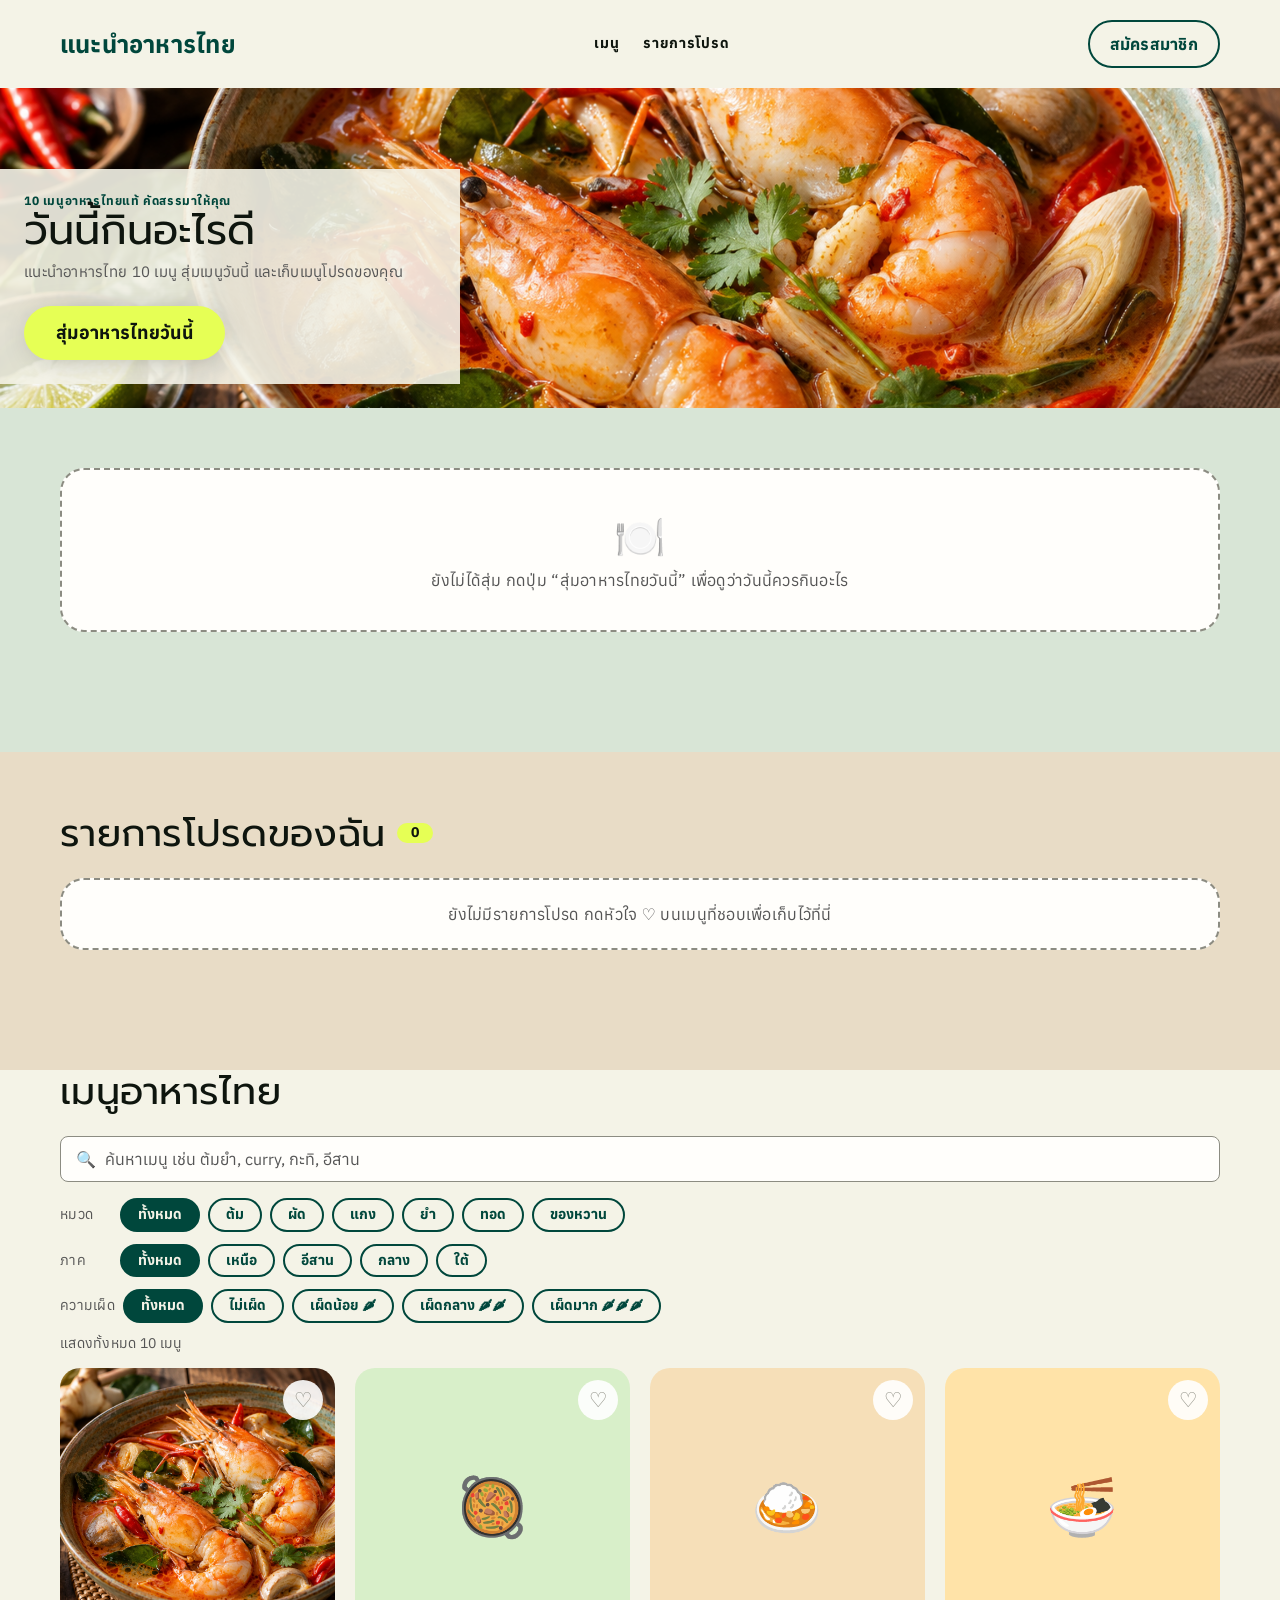
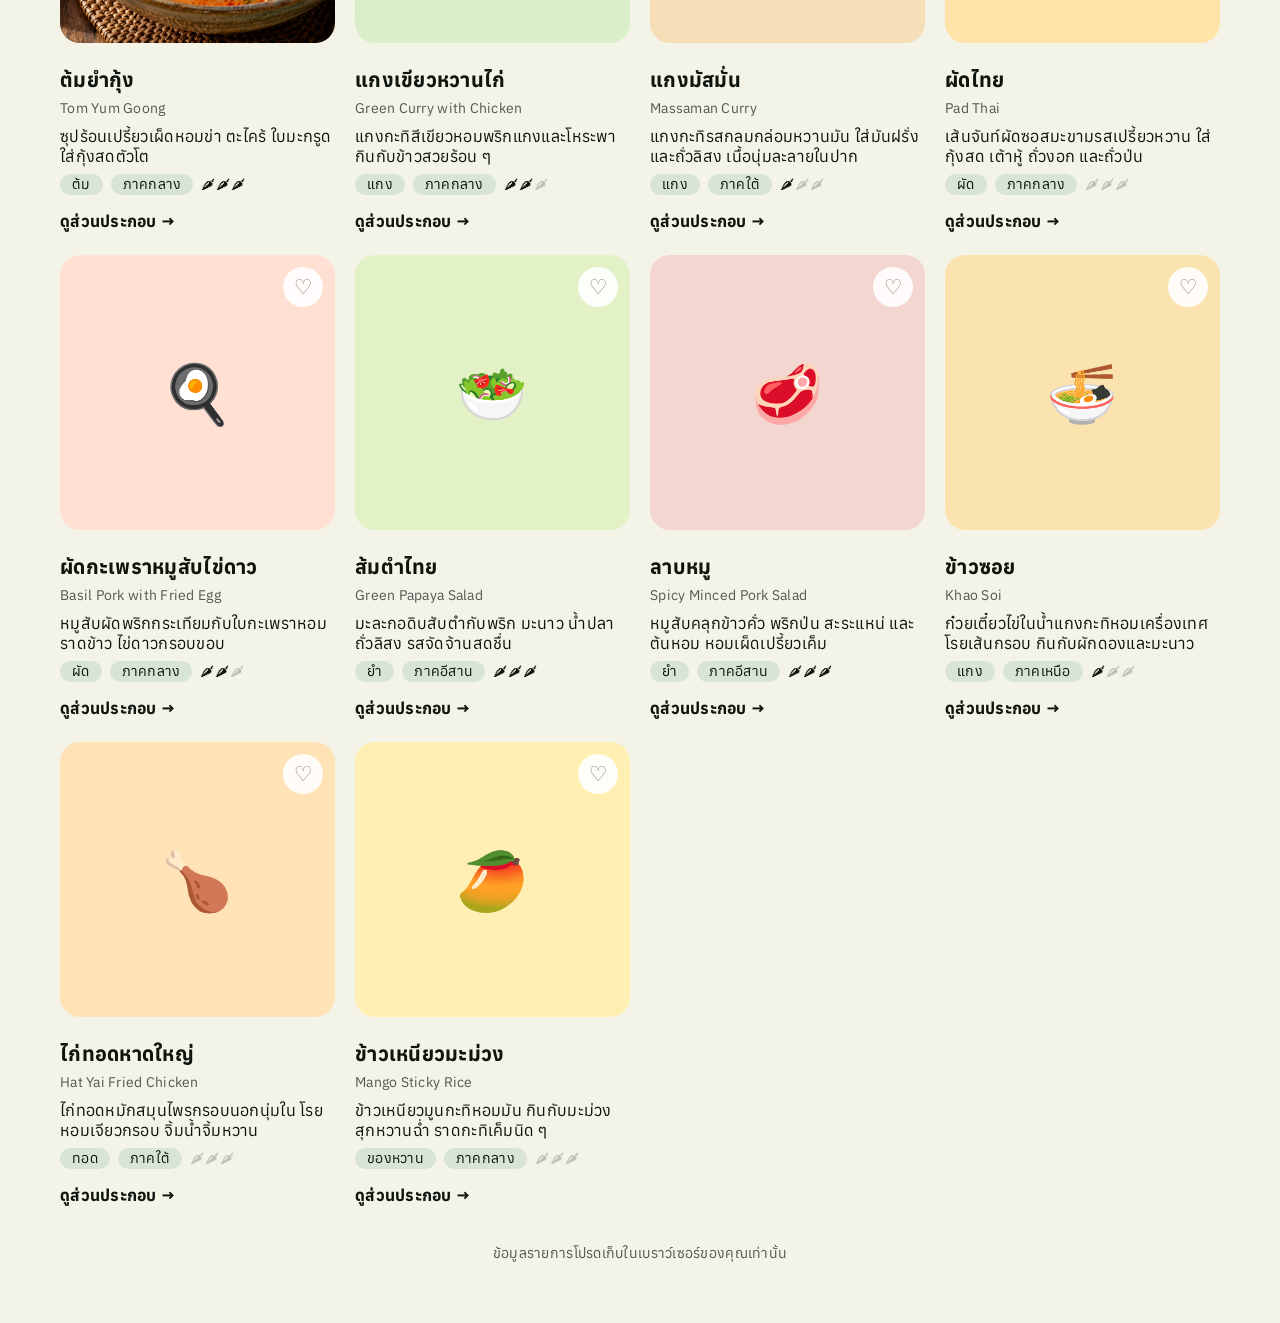
==== commit 440838a6: "Add member registration page backed by Supabase members table Co-Authored-By: Claude Sonnet 5.5 <nor" ====
--- a/index.html
+++ b/index.html
@@ -17,7 +17,7 @@
       <a href="#catalog-section">เมนู</a>
       <a href="#favs-section">รายการโปรด</a>
     </div>
-    <a class="pill-outline" href="#drawBtn">สุ่มเมนู</a>
+    <a class="pill-outline" href="register.html">สมัครสมาชิก</a>
   </div>
 </nav>
 
--- a/style.css
+++ b/style.css
@@ -277,6 +277,16 @@
 }
 .detail-missing .big { font-size: 2.6rem; display: block; margin-bottom: var(--spacing-8); }
 
+/* ---------- Register form ---------- */
+.form { display: grid; gap: var(--spacing-16); margin-top: var(--spacing-24); }
+.form label { display: grid; gap: var(--spacing-8); font-weight: 700; font-size: 14px; }
+.form input {
+  font: inherit; font-weight: 400; color: var(--color-forest-shadow); background: var(--color-surface);
+  border: 1px solid var(--color-warm-gray); border-radius: var(--radius-inputs); padding: 12px 16px;
+}
+.form .btn-pill-fill { justify-self: start; margin-top: var(--spacing-8); }
+.form-msg { margin: 0; color: var(--color-slate-gray); font-size: 14px; min-height: 1em; }
+
 footer { text-align: center; color: var(--color-slate-gray); font-size: 14px; margin-top: var(--spacing-40); }
 
 @media (prefers-reduced-motion: reduce) {
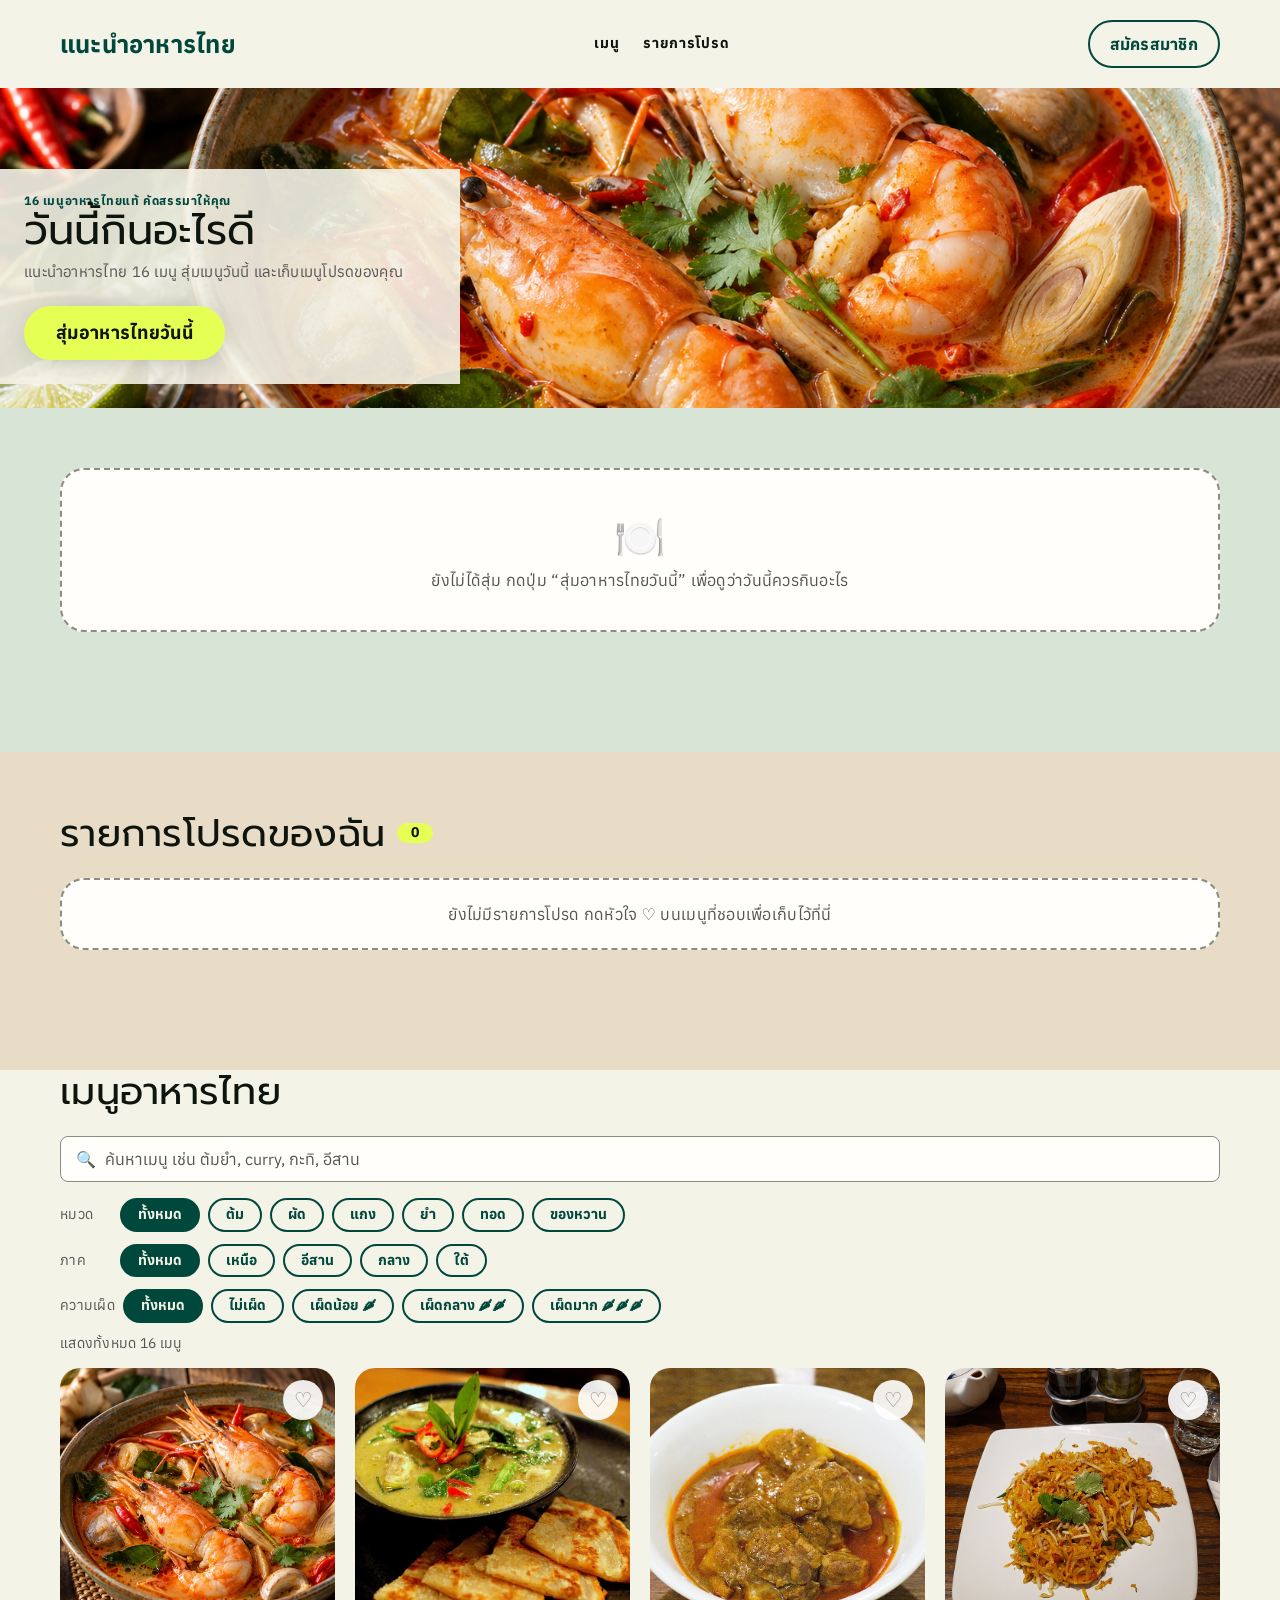
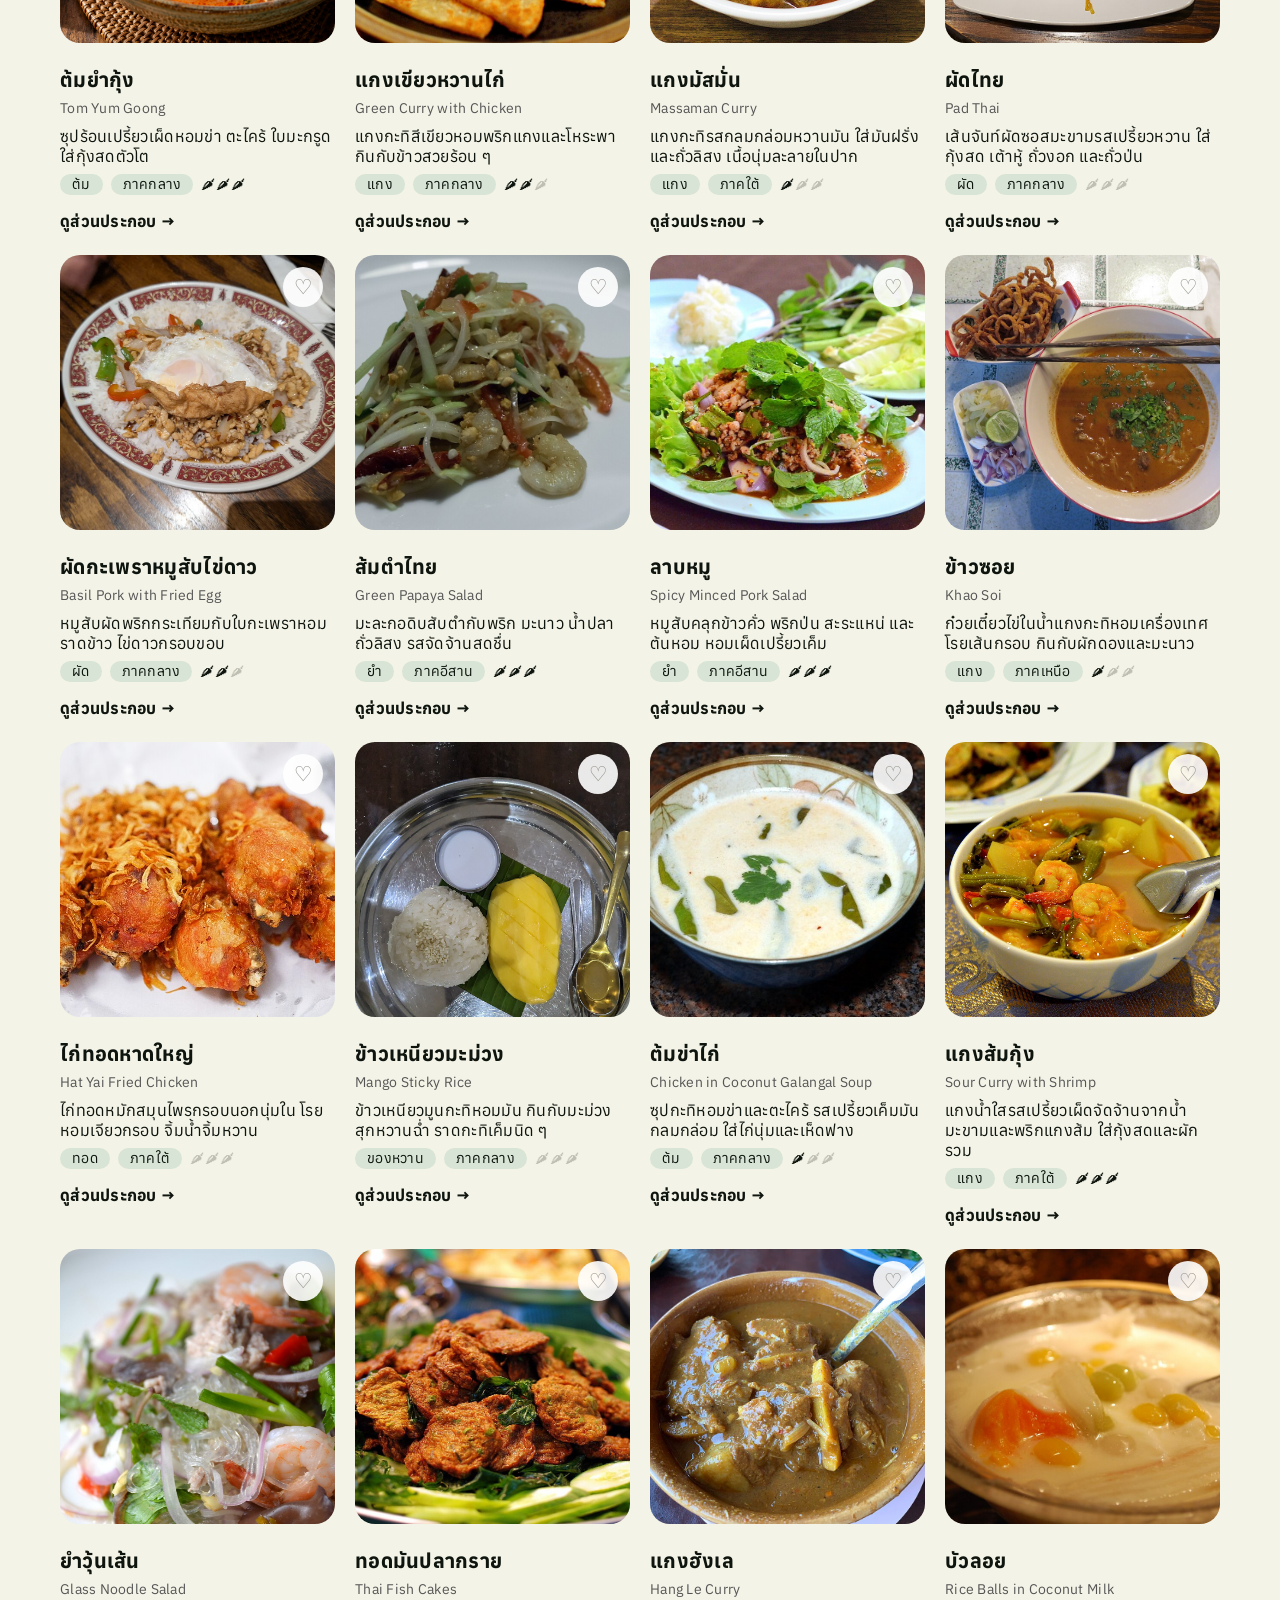
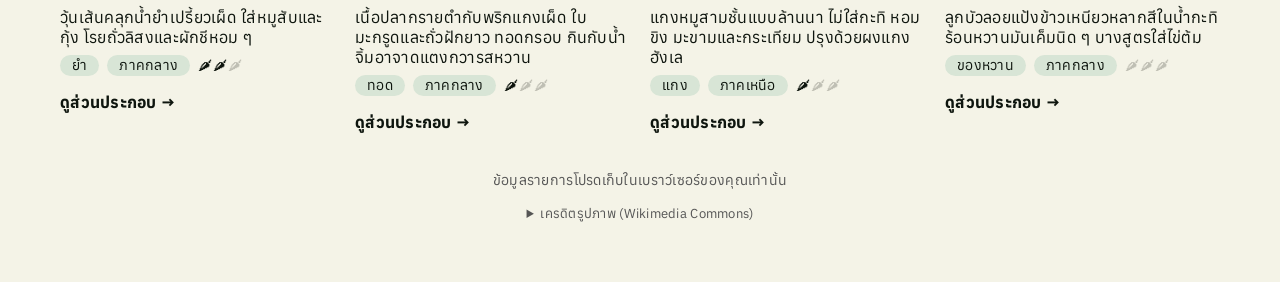
==== commit 5be74749: "Add 6 dishes with free Commons photos and image credits Catalog grows from 10 to 16 dishes (tom kha " ====
--- a/index.html
+++ b/index.html
@@ -23,9 +23,9 @@
 
 <header class="hero" id="top" style="background-image:url('images/tom-yum-goong.png')">
   <div class="hero-overlay">
-    <p class="eyebrow">10 เมนูอาหารไทยแท้ คัดสรรมาให้คุณ</p>
+    <p class="eyebrow">16 เมนูอาหารไทยแท้ คัดสรรมาให้คุณ</p>
     <h1>วันนี้กินอะไรดี</h1>
-    <p class="hero-sub">แนะนำอาหารไทย 10 เมนู สุ่มเมนูวันนี้ และเก็บเมนูโปรดของคุณ</p>
+    <p class="hero-sub">แนะนำอาหารไทย 16 เมนู สุ่มเมนูวันนี้ และเก็บเมนูโปรดของคุณ</p>
     <button id="drawBtn" class="btn-pill-fill" type="button">สุ่มอาหารไทยวันนี้</button>
   </div>
 </header>
@@ -62,7 +62,28 @@
   </div>
   <section class="grid" id="catalog"></section>
 
-  <footer>ข้อมูลรายการโปรดเก็บในเบราว์เซอร์ของคุณเท่านั้น</footer>
+  <footer>ข้อมูลรายการโปรดเก็บในเบราว์เซอร์ของคุณเท่านั้น
+    <details class="credits">
+      <summary>เครดิตรูปภาพ (Wikimedia Commons)</summary>
+      <ul>
+        <li><a href="https://commons.wikimedia.org/wiki/File:Thai_green_chicken_curry_and_roti.jpg">แกงเขียวหวานไก่</a> — Takeaway, CC BY-SA 3.0</li>
+        <li><a href="https://commons.wikimedia.org/wiki/File:Masaman-curry.jpg">แกงมัสมั่น</a> — Vee Satayamas, CC BY 4.0</li>
+        <li><a href="https://commons.wikimedia.org/wiki/File:Pad_Thai_with_Pork_-_Unithai.jpg">ผัดไทย</a> — Andy Li, CC0</li>
+        <li><a href="https://commons.wikimedia.org/wiki/File:Kao_Rad_Pad_Kra-pao_with_chicken_and_fried_egg_-_Unithai_2025-07-30.jpg">ผัดกะเพราหมูสับไข่ดาว</a> — Andy Li, CC0</li>
+        <li><a href="https://commons.wikimedia.org/wiki/File:Som_Tam_or_Thai_Green_Papaya_Salad.jpg">ส้มตำไทย</a> — Sumit Surai, CC BY-SA 4.0</li>
+        <li><a href="https://commons.wikimedia.org/wiki/File:Lap_mu_isan.JPG">ลาบหมู</a> — Takeaway, CC BY-SA 3.0</li>
+        <li><a href="https://commons.wikimedia.org/wiki/File:Khao_Soi_02.jpg">ข้าวซอย</a> — Douglas Perkins, CC BY 4.0</li>
+        <li><a href="https://commons.wikimedia.org/wiki/File:Hatyai-style-fried_chicken_(%E0%B9%84%E0%B8%81%E0%B9%88%E0%B8%97%E0%B8%AD%E0%B8%94%E0%B8%AB%E0%B8%B2%E0%B8%94%E0%B9%83%E0%B8%AB%E0%B8%8D%E0%B9%88)_(48908712316).jpg">ไก่ทอดหาดใหญ่</a> — Vee Satayamas, CC BY 2.0</li>
+        <li><a href="https://commons.wikimedia.org/wiki/File:Mango_sticky_rice.jpg">ข้าวเหนียวมะม่วง</a> — Muzirian, CC BY-SA 4.0</li>
+        <li><a href="https://commons.wikimedia.org/wiki/File:Tom_kha_gai_soup.jpg">ต้มข่าไก่</a> — Peeb, CC BY-SA 3.0</li>
+        <li><a href="https://commons.wikimedia.org/wiki/File:Kaeng_som_kung.jpg">แกงส้มกุ้ง</a> — Takeaway, CC BY-SA 3.0</li>
+        <li><a href="https://commons.wikimedia.org/wiki/File:Yam_wun_sen.JPG">ยำวุ้นเส้น</a> — Takeaway, CC BY-SA 3.0</li>
+        <li><a href="https://commons.wikimedia.org/wiki/File:Thanin_market_tod_man_pla.jpg">ทอดมันปลากราย</a> — Takeaway, CC BY-SA 3.0</li>
+        <li><a href="https://commons.wikimedia.org/wiki/File:%E0%B9%81%E0%B8%81%E0%B8%87%E0%B8%AE%E0%B8%B1%E0%B8%87%E0%B9%80%E0%B8%A5_%E0%B8%97%E0%B8%B5%E0%B9%88_%E0%B8%AB%E0%B8%A5%E0%B8%B9%E0%B9%89%E0%B8%A5%E0%B8%B3.jpg">แกงฮังเล</a> — Chainwit., CC BY-SA 4.0</li>
+        <li><a href="https://commons.wikimedia.org/wiki/File:Bua_loi_-_2009-08-01_-_001.jpg">บัวลอย</a> — Alpha (avlxyz), CC BY-SA 2.0</li>
+      </ul>
+    </details>
+  </footer>
 </div>
 
 <script src="common.js"></script>
--- a/style.css
+++ b/style.css
@@ -289,6 +289,10 @@
 
 footer { text-align: center; color: var(--color-slate-gray); font-size: 14px; margin-top: var(--spacing-40); }
 
+.credits { margin-top: var(--spacing-16); font-size: 13px; }
+.credits ul { list-style: none; margin: var(--spacing-8) 0 0; padding: 0; display: grid; gap: var(--spacing-4); }
+.credits a { color: var(--color-deep-forest); }
+
 @media (prefers-reduced-motion: reduce) {
   .card.featured.spin .art { animation: none; }
   html { scroll-behavior: auto; }
